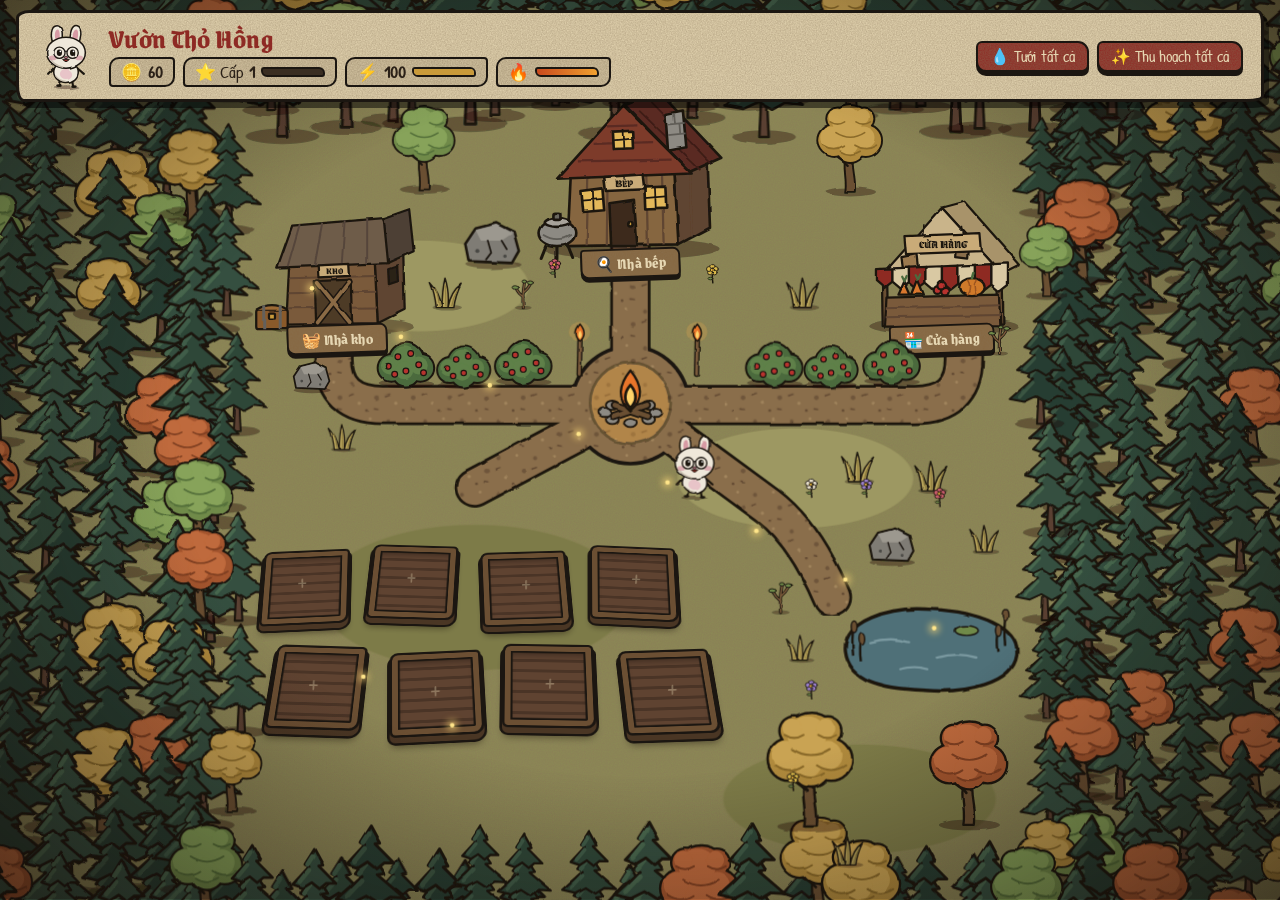
==== index.html @ f2279a30 "Add files via upload" ====
<!doctype html>
<html lang="vi">
<head>
  <meta charset="utf-8">
  <meta name="viewport" content="width=device-width, initial-scale=1">
  <title>Vườn Thỏ Hồng</title>
  <link rel="stylesheet" href="style.css">
</head>
<body>
  <header class="hud">
    <div class="avatar" id="avatar"></div>
    <div class="hud-info">
      <h1>Vườn Thỏ Hồng</h1>
      <div class="stats">
        <span class="stat">🪙 <b id="coins">0</b></span>
        <span class="stat">⭐ Cấp <b id="level">1</b>
          <span class="bar small"><span id="xpBar"></span></span></span>
        <span class="stat">⚡ <b id="energy">100</b>
          <span class="bar small energy"><span id="energyBar"></span></span></span>
        <span class="stat" id="fireStat">🔥 <span class="bar small fire"><span id="fireBar"></span></span></span>
      </div>
    </div>
    <div class="hud-actions">
      <button id="waterAll" class="btn sm">💧 Tưới tất cả</button>
      <button id="harvestAll" class="btn sm">✨ Thu hoạch tất cả</button>
    </div>
  </header>

  <div class="world-viewport">
    <div class="world" id="world">
      <div id="forest"></div>
      <div class="stage" id="stage">
      <svg class="paths" viewBox="0 0 960 960" aria-hidden="true">
        <path class="edge" d="M470 214 V390 M146 299 V340 Q146 390 200 390 H780 Q834 390 834 340 V299 M470 390 L300 480 M470 390 L620 500 Q660 530 690 600"/>
        <circle class="plaza-edge" cx="470" cy="390" r="66"/>
        <path class="dirt" d="M470 214 V390 M146 299 V340 Q146 390 200 390 H780 Q834 390 834 340 V299 M470 390 L300 480 M470 390 L620 500 Q660 530 690 600"/>
        <circle class="plaza" cx="470" cy="390" r="62"/>
      </svg>
      <div id="decor"></div>

      <button class="building small" id="b-storage" data-open="storage" style="left:60px; top:150px">
        <span class="bsvg"></span><span class="plate">🧺 Nhà kho</span></button>
      <button class="building" id="b-kitchen" data-open="kitchen" style="left:365px; top:40px">
        <span class="bsvg"></span><span class="plate">🍳 Nhà bếp</span><span class="notif"></span></button>
      <button class="building small" id="b-shop" data-open="shop" style="left:720px; top:150px">
        <span class="bsvg"></span><span class="plate">🏪 Cửa hàng</span></button>
      <button class="building fire" id="b-fire" data-open="fire" style="left:425px; top:338px">
        <span class="bsvg"></span><span class="notif"></span></button>

      <div class="field">
        <div class="garden-wrap" id="gardenWrap">
          <div class="garden" id="garden"></div>
        </div>
      </div>
      <div class="bunny" id="bunny"></div>
      </div>
    </div>
  </div>

  <div class="modal" id="panel" hidden>
    <div class="modal-box wide">
      <div class="panel-head">
        <h3 id="panelTitle"></h3>
        <button class="close" id="closePanel" aria-label="Đóng">✕</button>
      </div>

      <section class="view" id="view-kitchen">
        <div class="kitchen-top">
          <div class="chef" id="chef"></div>
          <div class="stoves" id="stoves"></div>
        </div>
        <h2>📖 Công thức</h2>
        <div class="cards" id="recipes"></div>
        <h2>🧪 Tự chế biến</h2>
        <p class="hint">Tự chọn 2–5 nguyên liệu và cách nấu. Món tự chế có thể bị hỏng mà không biết trước — thỏ ăn phải sẽ đau bụng và tốn tiền chữa bệnh!</p>
        <div class="custom" id="custom"></div>
      </section>

      <section class="view" id="view-storage">
        <h2>🥕 Nông sản</h2>
        <div class="cards" id="produceList"></div>
        <h2>🍽️ Món đã nấu</h2>
        <div class="cards" id="dishList"></div>
        <h2>🧪 Món tự chế</h2>
        <div class="cards" id="customList"></div>
      </section>

      <section class="view" id="view-fire">
        <p class="hint">Lửa cháy cạn dần theo thời gian. Lửa tắt thì kẻ trộm sẽ lẻn vào lấy mất cây trong ruộng!</p>
        <div class="fire-box">
          <div class="fire-meter"><span class="bar big fire"><span id="fireFuelBar"></span></span>
            <b id="fireFuelText"></b></div>
          <div class="actions" id="fireActions"></div>
        </div>
        <h2>🥕 Đốt nông sản giữ lửa</h2>
        <div class="cards" id="burnList"></div>
      </section>

      <section class="view" id="view-shop">
        <h2>🌰 Hạt giống</h2>
        <div class="cards" id="seedShop"></div>
        <h2>🛠️ Mở rộng</h2>
        <div class="cards" id="upgrades"></div>
        <p class="hint">Thời gian trồng theo số ngày thực tế · trong game 1 ngày = 1 giây.
          <button id="resetBtn" class="link">Chơi lại từ đầu</button></p>
      </section>
    </div>
  </div>

  <div class="modal" id="seedModal" hidden>
    <div class="modal-box">
      <h3>Chọn hạt giống để gieo</h3>
      <div class="cards" id="seedPick"></div>
      <button class="btn ghost" id="closeModal">Đóng</button>
    </div>
  </div>

  <div class="toasts" id="toasts"></div>

  <script src="data.js"></script>
  <script src="scene.js"></script>
  <script src="crops.js"></script>
  <script src="game.js"></script>
</body>
</html>
---- style.css ----
/* Phong cách Don't Starve: giấy da cũ, nét mực đen run tay, màu đất trầm, viền tối quanh màn hình */
@import url('https://fonts.googleapis.com/css2?family=Grenze+Gotisch:wght@600;800&family=Patrick+Hand&display=swap');

:root {
  --ink: #1b1611;
  --paper: #e6d7b3;
  --paper-2: #d6c294;
  --paper-3: #c4ab78;
  --wood: #6b4f33;
  --wood-2: #86663f;
  --red: #8e2a24;
  --red-2: #a8382f;
  --gold: #c99a3a;
  --green: #5e7a3a;
  --text: #2b2118;
  --muted: #6e5a40;
  --tilt: 26deg;
  --grain: url("data:image/svg+xml;utf8,<svg xmlns='http://www.w3.org/2000/svg' width='180' height='180'><filter id='n'><feTurbulence type='fractalNoise' baseFrequency='.8' numOctaves='3' stitchTiles='stitch'/><feColorMatrix values='0 0 0 0 .25  0 0 0 0 .18  0 0 0 0 .1  0 0 0 .5 0'/></filter><rect width='100%' height='100%' filter='url(%23n)'/></svg>");
  --rough: 14px 6px 16px 8px / 8px 14px 6px 16px;
}

* { box-sizing: border-box; }
body {
  margin: 0; min-height: 100vh; overflow: hidden;
  font-family: "Patrick Hand", "Segoe Print", "Comic Sans MS", cursive;
  font-size: 17px;
  color: var(--text);
  background: var(--grain), radial-gradient(ellipse at 50% 30%, #3b3129, #17120e 75%) fixed;
}
button { font: inherit; cursor: pointer; }
button:disabled { cursor: not-allowed; opacity: .45; filter: grayscale(.6); }
h1, h2, h3 { font-family: "Grenze Gotisch", Georgia, serif; font-weight: 800; letter-spacing: .3px; }
h2 { font-size: 1.35rem; margin: 22px 0 10px; color: var(--red); }
.hint { color: var(--muted); font-size: .95rem; }

/* ---------- Thanh trên cùng (giấy da) ---------- */
.hud {
  position: fixed; top: 10px; left: 16px; right: 16px; z-index: 50;
  display: flex; align-items: center; gap: 14px;
  padding: 10px 18px;
  background: var(--grain), var(--paper);
  border: 3px solid var(--ink); border-radius: var(--rough);
  box-shadow: 5px 6px 0 rgba(0,0,0,.5);
}
.avatar { width: 58px; height: 66px; flex: none; position: relative; }
.hud h1 { margin: 0 0 4px; font-size: 1.7rem; color: var(--red); line-height: 1; }
.stats { display: flex; flex-wrap: wrap; gap: 8px; font-size: 1.05rem; }
.stat {
  display: inline-flex; align-items: center; gap: 6px; padding: 2px 10px;
  background: rgba(60,40,20,.1); border: 2px solid var(--ink); border-radius: 10px 4px 10px 4px;
}
.bar {
  display: inline-block; height: 10px; overflow: hidden;
  background: #3a2e22; border: 2px solid var(--ink); border-radius: 3px 6px 3px 6px;
}
.bar.small { width: 64px; }
.bar > span { display: block; height: 100%; width: 0; background: var(--red-2); transition: width .3s; }
.bar.energy > span { background: var(--gold); }
.bar.fire > span { background: linear-gradient(90deg, #c94a1e, #f0a030); }
.bar.big { width: 100%; height: 18px; }
.stat.warn { background: rgba(184,51,46,.3); animation: alarm-s 1s ease-in-out infinite; }
@keyframes alarm-s { 50% { background: rgba(184,51,46,.6); } }
.fire-box {
  display: flex; flex-direction: column; gap: 10px; padding: 14px; margin-top: 10px;
  background: var(--grain), #4a4038; color: var(--paper);
  border: 3px solid var(--ink); border-radius: var(--rough);
}
.fire-meter { display: flex; flex-direction: column; gap: 6px; font-size: 1.05rem; }
.fire-box .actions { display: flex; gap: 10px; align-items: center; flex-wrap: wrap; }
.hud-actions { margin-left: auto; display: flex; gap: 8px; flex-wrap: wrap; justify-content: flex-end; }

/* ---------- Nút bấm ---------- */
.btn {
  color: var(--paper); font-size: 1.05rem;
  padding: 5px 16px;
  background: var(--grain), var(--red);
  border: 2.5px solid var(--ink); border-radius: 6px 11px 7px 10px;
  box-shadow: 0 4px 0 var(--ink);
  transition: transform .08s, box-shadow .08s, filter .15s;
}
.btn:hover:not(:disabled) { filter: brightness(1.12); }
.btn:active:not(:disabled) { transform: translateY(3px); box-shadow: 0 1px 0 var(--ink); }
.btn.ghost { color: var(--text); background: var(--grain), var(--paper-2); }
.btn.sm { padding: 3px 12px; font-size: .98rem; }
.link { border: none; background: none; color: var(--red); text-decoration: underline; padding: 0; }

/* ---------- Bản đồ ---------- */
/* bản đồ phủ kín màn hình; kích thước & tỉ lệ phóng do layoutWorld() trong game.js đặt */
.world-viewport { position: fixed; inset: 0; overflow: hidden; z-index: 0; }
.world {
  position: absolute; left: 0; top: 0; width: 960px; height: 960px;
  transform-origin: 0 0; overflow: hidden; isolation: isolate;
  background: var(--grain), #8b8954;
}
#forest { position: absolute; inset: 0; z-index: 1; pointer-events: none; }
.stage {
  position: absolute; width: 960px; height: 960px; z-index: 2;
  /* các mảng cỏ đậm nhạt */
  background:
    radial-gradient(ellipse 170px 80px at 300px 600px, #7d7b48 98%, transparent 100%),
    radial-gradient(ellipse 150px 60px at 720px 820px, #7d7b48 98%, transparent 100%),
    radial-gradient(ellipse 130px 55px at 650px 470px, #9d9862 98%, transparent 100%),
    radial-gradient(ellipse 120px 50px at 240px 260px, #9d9862 98%, transparent 100%);
}
/* viền tối quanh mép như ánh sáng chạng vạng */
.world::after {
  content: ''; position: absolute; inset: 0; z-index: 95; pointer-events: none;
  background: radial-gradient(ellipse at 50% 48%, transparent 52%, rgba(20,12,6,.6) 100%);
}
.paths { position: absolute; left: 0; top: 0; width: 960px; height: 960px; z-index: 3; pointer-events: none; overflow: visible; }
.paths path { fill: none; stroke-linecap: round; stroke-linejoin: round; filter: url(#sketch); }
.paths .edge { stroke: var(--ink); stroke-width: 44; }
.paths .dirt { stroke: url(#gDirt); stroke-width: 38; }
.paths .plaza-edge { fill: var(--ink); }
.paths .plaza { fill: url(#gDirt); }

.decor { position: absolute; pointer-events: none; }
.decor svg { width: 100%; height: auto; display: block; overflow: visible; filter: url(#sketch); }

.building {
  position: absolute; width: 210px; height: 191px; padding: 0; border: none; background: none;
  z-index: 10; cursor: pointer; transition: transform .2s, filter .2s;
}
.building.small { width: 180px; height: 164px; }
.building:hover { transform: translateY(-5px) rotate(-1deg); filter: brightness(1.12); }
.building:active { transform: translateY(-1px); }
.building .bsvg, .building svg { display: block; width: 100%; height: 100%; overflow: visible; }
.building svg { filter: url(#sketch); }
/* nét mực đậm cho các khối của ngôi nhà */
.bsvg svg :is(polygon, rect, circle, ellipse, path):not([stroke]):not(.sh):not(.smoke *) {
  stroke: var(--ink); stroke-width: 3; stroke-linejoin: round;
}
.plate {
  position: absolute; left: 50%; bottom: -20px; translate: -50% 0; rotate: -2deg; white-space: nowrap;
  padding: 2px 14px; font-family: "Grenze Gotisch", serif; font-weight: 800; font-size: 1.05rem; color: var(--paper);
  background: var(--grain), var(--wood-2);
  border: 2.5px solid var(--ink); border-radius: 4px 8px 5px 9px;
  box-shadow: 0 4px 0 var(--ink);
}
.notif {
  display: none; position: absolute; top: 0; right: 22px; width: 40px; height: 40px;
  place-items: center; font-size: 1.15rem;
  background: var(--grain), var(--paper); border: 3px solid var(--ink); border-radius: 50% 45% 50% 42%;
  box-shadow: 0 4px 0 var(--ink);
}
.notif::before { content: '🍲'; }
#b-fire .notif { top: -18px; right: -14px; width: 34px; height: 34px; font-size: 1rem; }
#b-fire .notif::before { content: '🪵'; }

/* lửa trại: kích thước ngọn lửa theo lượng củi (--f từ 0 đến 1) */
.building.fire { width: 90px; height: 80px; --f: 1; }
.flamewrap { transform-box: fill-box; transform-origin: 50% 100%; scale: calc(.35 + .65 * var(--f)); transition: scale .6s; }
.building.fire .fireglow { opacity: calc(.08 + .25 * var(--f)); animation: none; }
.building.fire .ash { display: none; }
.building.fire.out .flamewrap, .building.fire.out .fireglow { display: none; }
.building.fire.out .ash { display: inline; }
.building.notify .notif { display: grid; animation: bounce .8s ease-in-out infinite; }
.smoke circle { fill: #6b6660; opacity: 0; animation: smoke 3.4s linear infinite; transform-box: fill-box; transform-origin: center; }
.smoke circle:nth-child(2) { animation-delay: 1.1s; }
.smoke circle:nth-child(3) { animation-delay: 2.2s; }
@keyframes smoke { 0% { opacity: 0; translate: 0 0; scale: .5; } 20% { opacity: .75; } 100% { opacity: 0; translate: 12px -36px; scale: 1.8; } }

.flame { transform-box: fill-box; transform-origin: 50% 100%; animation: flicker .35s ease-in-out infinite alternate; }
@keyframes flicker { from { scale: 1 1; rotate: -3deg; } to { scale: .92 1.08; rotate: 3deg; } }
.fireglow { opacity: .22; animation: glowp 1.6s ease-in-out infinite; }
@keyframes glowp { 50% { opacity: .34; } }
.leaf {
  position: absolute; top: -20px; width: 11px; height: 8px; z-index: 90; pointer-events: none;
  background: #b08a3c; border: 1.5px solid var(--ink); border-radius: 80% 0 80% 0;
  animation: fall 12s linear infinite;
}
@keyframes fall {
  0% { translate: 0 0; rotate: 0deg; opacity: 0; }
  10% { opacity: 1; }
  50% { translate: 70px 440px; rotate: 220deg; }
  100% { translate: -20px 900px; rotate: 440deg; opacity: 0; }
}
.firefly {
  position: absolute; width: 5px; height: 5px; border-radius: 50%; z-index: 92; pointer-events: none;
  background: #ffe58a; box-shadow: 0 0 8px 3px rgba(255,220,120,.7);
  animation: firefly 6s ease-in-out infinite;
}
@keyframes firefly {
  0%, 100% { translate: 0 0; opacity: .2; }
  25% { translate: 18px -14px; opacity: 1; }
  50% { translate: 30px 6px; opacity: .3; }
  75% { translate: 8px 16px; opacity: .9; }
}

/* ---------- Luống trồng (khung gỗ, đất đen) ---------- */
.field { position: absolute; left: 14px; top: 470px; width: 600px; z-index: 30; }
/* các ô đất nằm rải rác trên bãi cỏ, không có khung chung */
.garden-wrap { position: relative; perspective: 900px; }
.garden {
  position: relative; height: 430px;
  transform: rotateX(var(--tilt)); transform-origin: 50% 100%; transform-style: preserve-3d;
}
/* mỗi ô = 1 mảnh đất riêng có khung gỗ; vị trí & độ xoay do PLOT_POS trong game.js đặt */
.plot {
  --frame: inset 0 0 0 7px var(--wood), inset 0 0 0 9.5px var(--ink), inset 0 10px 12px rgba(0,0,0,.45);
  position: absolute; width: 112px; aspect-ratio: 1;
  border: 3px solid var(--ink); border-radius: 10px 6px 12px 7px;
  background: repeating-linear-gradient(0deg, #4a3426 0 4px, transparent 4px 14px), #5f4331;
  box-shadow: var(--frame), 0 7px 0 #4a3624, 0 7px 0 3px var(--ink), 0 14px 10px -2px rgba(20,12,6,.45);
  display: flex; align-items: center; justify-content: center;
  user-select: none; cursor: pointer;
  transform-style: preserve-3d; transition: transform .15s, box-shadow .15s;
}
.plot:hover { transform: translateY(-4px); box-shadow: var(--frame), 0 11px 0 #4a3624, 0 11px 0 3px var(--ink), 0 18px 12px -2px rgba(20,12,6,.45); }
.plot:active { transform: translateY(2px); }
.plot.wet { background: repeating-linear-gradient(0deg, #2c1f16 0 4px, transparent 4px 14px), #3b2a1e; }
.plot .plant {
  width: 92%; height: 92%; display: grid; place-items: center;
  transform: rotateX(calc(var(--tilt) * -1)) translateY(-22%); transform-origin: 50% 100%;
}
.plot .plant svg { width: 100%; height: 100%; overflow: visible; filter: url(#sketch); }
/* hiệu ứng mỗi lần cây lên giai đoạn mới */
.plot .plant.grow svg { animation: grow .55s cubic-bezier(.3,1.6,.5,1); transform-origin: 50% 90%; }
@keyframes grow { 0% { scale: .4 .2; } 60% { scale: 1.1 1.15; } 100% { scale: 1 1; } }
.plot.ripe .plant svg { animation: sway 1.6s ease-in-out infinite; transform-origin: 50% 90%; }
@keyframes sway { 0%,100% { rotate: -3deg; } 50% { rotate: 3deg; } }
.cico { display: inline-block; width: 1.5em; height: 1.5em; vertical-align: middle; }
.cico svg { width: 100%; height: 100%; overflow: visible; }
.card .title .ico .cico { width: 40px; height: 40px; }
.plot.ripe::after {
  content: ''; position: absolute; inset: -5px; border-radius: 12px; pointer-events: none;
  border: 3px dashed var(--gold);
}
.plot .badge {
  position: absolute; top: 3px; right: 5px; font-size: .9rem;
  transform: rotateX(calc(var(--tilt) * -1)); transform-origin: 50% 100%;
}
.plot .pbar {
  position: absolute; left: 14%; right: 14%; bottom: 12px; height: 7px;
  background: #1f1610; border: 1.5px solid var(--ink); border-radius: 3px; overflow: hidden;
}
.plot .pbar span { display: block; height: 100%; background: #8fae4a; }
/* sâu bám trên cây */
.plot .bug {
  display: none; position: absolute; left: 30%; top: 18%; width: 48%; z-index: 3; pointer-events: none;
  transform: rotateX(calc(var(--tilt) * -1)); transform-origin: 50% 100%;
}
.plot .bug svg { width: 100%; height: auto; overflow: visible; filter: url(#sketch); animation: crawl 1.4s ease-in-out infinite alternate; }
@keyframes crawl { from { translate: -14% 0; scale: 1 1; } 50% { scale: 1.12 .9; } to { translate: 14% -6%; scale: 1 1; } }
.plot.has-bug .bug { display: block; }
.plot.has-bug { border-color: #b8332e; animation: alarm 1s ease-in-out infinite; }
@keyframes alarm { 50% { box-shadow: var(--frame), 0 7px 0 #4a3624, 0 7px 0 3px var(--ink), 0 0 0 6px rgba(184,51,46,.7); } }
.plot.has-bug .plant svg { filter: url(#sketch) saturate(.6) brightness(.85); }
/* bị trộm: ô đất lóe tối */
.plot.stolen { animation: stolen 1.2s ease-out; }
@keyframes stolen { 0% { filter: brightness(.3); } 100% { filter: none; } }

.plot .plant.empty { color: rgba(230,215,179,.35); font-size: 1.6rem; transform: rotateX(calc(var(--tilt) * -1)); }
@keyframes bounce { 0%,100% { translate: 0 0; } 50% { translate: 0 -5px; } }

/* ---------- Thỏ ---------- */
.bunny {
  position: absolute; width: 62px; height: 74px; left: 540px; top: 420px;
  transform: translate(-50%, 0);
  transition: left .45s ease, top .45s ease;
  pointer-events: none; z-index: 80;
}
.bunny.flip svg { transform: scaleX(-1); }
.bunny.hop svg { animation: hop .45s ease; }
@keyframes hop { 0%,100% { translate: 0 0; } 50% { translate: 0 -24px; } }
.bunny svg, .avatar svg, .chef svg { width: 100%; height: 100%; overflow: visible; filter: url(#sketch); }
.bunny svg { animation: breathe 2.4s ease-in-out infinite; }
@keyframes breathe { 50% { scale: 1.03 .97; } }
.blink { transform-box: fill-box; transform-origin: center; animation: blink 4s infinite; }
@keyframes blink { 0%, 92%, 100% { transform: scaleY(1); } 95% { transform: scaleY(.1); } }
.sick svg { filter: url(#sketch) hue-rotate(70deg) saturate(.7); }
.sick::after { content: '🤢'; position: absolute; top: -6px; right: -10px; font-size: 1.4rem; }

/* ---------- Cửa sổ (giấy da) ---------- */
.modal {
  position: fixed; inset: 0; z-index: 100; padding: 16px;
  display: flex; align-items: center; justify-content: center;
  background: rgba(15,10,6,.7);
}
.modal[hidden] { display: none; }
.modal-box {
  width: min(560px, 100%); max-height: 85vh; overflow: auto; padding: 18px;
  background: var(--grain), var(--paper);
  border: 4px solid var(--ink); border-radius: var(--rough);
  box-shadow: 8px 10px 0 rgba(0,0,0,.6);
  animation: pop .25s ease;
}
@keyframes pop { from { scale: .92; rotate: -2deg; opacity: 0; } }
.modal-box h3 { margin-top: 0; font-size: 1.5rem; color: var(--red); }
.modal-box .btn.ghost { margin-top: 14px; }
.modal-box.wide { width: min(900px, 100%); max-height: 88vh; padding: 0 20px 20px; }
.panel-head {
  position: sticky; top: 0; z-index: 2; display: flex; align-items: center; justify-content: space-between;
  margin: 0 -20px; padding: 12px 20px;
  background: var(--grain), var(--paper-2);
  border-bottom: 3px solid var(--ink);
}
.panel-head h3 { margin: 0; font-size: 1.6rem; }
.close {
  width: 38px; height: 38px; color: var(--paper); font-size: 1.1rem;
  background: var(--grain), var(--red);
  border: 2.5px solid var(--ink); border-radius: 50% 44% 52% 46%;
  box-shadow: 0 3px 0 var(--ink);
}
.close:active { transform: translateY(2px); box-shadow: 0 1px 0 var(--ink); }
#seedModal { z-index: 110; }
.view { display: none; }
.view.active { display: block; animation: rise .3s ease; }
@keyframes rise { from { opacity: 0; translate: 0 8px; } }

/* ---------- Bếp ---------- */
.kitchen-top {
  display: flex; gap: 18px; align-items: flex-end; flex-wrap: wrap; margin-top: 14px; padding: 16px;
  background: var(--grain), #4a4038;
  border: 3px solid var(--ink); border-radius: var(--rough);
  box-shadow: inset 0 0 30px rgba(0,0,0,.5);
}
.chef { width: 96px; height: 116px; flex: none; position: relative; }
.stoves { display: flex; gap: 14px; flex-wrap: wrap; flex: 1; }
.stove {
  position: relative; width: 140px; padding: 12px 10px; text-align: center; font-size: .95rem;
  color: var(--paper);
  background: var(--grain), #6b675f;
  border: 3px solid var(--ink); border-radius: 40% 40% 14px 16px / 30% 30% 14px 16px;
  box-shadow: 0 5px 0 var(--ink);
}
.stove .pot { font-size: 2rem; height: 48px; filter: sepia(.3) drop-shadow(0 3px 0 rgba(0,0,0,.6)); }
.stove.busy { box-shadow: 0 5px 0 var(--ink), 0 0 22px rgba(255,150,60,.55); }
.stove.busy .pot { animation: bounce .7s infinite; }
.stove.done { cursor: pointer; background: var(--grain), var(--green); animation: glow 1.4s ease-in-out infinite; }
@keyframes glow { 50% { filter: brightness(1.15); } }
.stove .bar { width: 100%; margin-top: 6px; }
.stove small { display: block; font-size: .8rem; margin-top: 4px; opacity: .85; }

/* ---------- Tự chế biến ---------- */
.custom {
  padding: 14px;
  background: var(--grain), var(--paper-2);
  border: 2.5px solid var(--ink); border-radius: var(--rough);
}
.pot-row {
  display: flex; align-items: center; gap: 14px; flex-wrap: wrap; padding: 10px;
  background: rgba(60,40,20,.15); border: 2px dashed var(--ink); border-radius: 10px;
}
.big-pot { font-size: 2.6rem; filter: sepia(.3) drop-shadow(0 3px 0 rgba(0,0,0,.5)); }
.pot-items { display: flex; flex-wrap: wrap; gap: 6px; flex: 1; min-height: 34px; align-items: center; }
.chip {
  color: var(--text); font-size: .95rem; padding: 2px 12px;
  background: var(--grain), var(--paper);
  border: 2px solid var(--ink); border-radius: 12px 5px 12px 5px;
  box-shadow: 0 3px 0 var(--ink);
  transition: transform .08s, box-shadow .08s;
}
.chip:active:not(:disabled) { transform: translateY(2px); box-shadow: 0 1px 0 var(--ink); }
.chip.on { color: var(--paper); background: var(--grain), var(--red); }
.chip.in-pot { background: var(--grain), var(--paper-3); }
.custom .row { display: flex; flex-wrap: wrap; gap: 8px; margin-top: 12px; align-items: center; }
.custom .label { font-size: .95rem; color: var(--muted); width: 100%; }
.risk { font-weight: 700; color: var(--red); font-size: 1.1rem; }

/* ---------- Thẻ ---------- */
.cards { display: grid; grid-template-columns: repeat(auto-fill, minmax(200px, 1fr)); gap: 14px; }
.card {
  display: flex; flex-direction: column; gap: 6px; padding: 12px;
  background: var(--grain), var(--paper);
  border: 2.5px solid var(--ink); border-radius: var(--rough);
  box-shadow: 4px 5px 0 rgba(0,0,0,.35);
  transition: transform .2s;
}
.card:nth-child(odd) { rotate: -.4deg; }
.card:nth-child(even) { rotate: .4deg; }
.card:hover { transform: translateY(-3px); }
.card.locked { opacity: .5; filter: grayscale(.6); }
.card .title { display: flex; align-items: center; gap: 10px; font-size: 1.08rem; line-height: 1.15; }
.card .title .ico {
  flex: none; width: 46px; height: 46px; display: grid; place-items: center; font-size: 1.6rem;
  background: var(--grain), var(--paper-2);
  border: 2px solid var(--ink); border-radius: 50% 44% 52% 46%;
  filter: sepia(.2);
}
.card .meta { font-size: .9rem; color: var(--muted); line-height: 1.35; }
.card .actions { display: flex; gap: 8px; flex-wrap: wrap; margin-top: auto; padding-top: 4px; }
.ingr { display: flex; flex-wrap: wrap; gap: 5px; }
.ingr span { padding: 0 7px; font-size: .9rem; background: var(--paper-2); border: 1.5px solid var(--ink); border-radius: 6px 3px 6px 3px; }
.ingr span.miss { background: #cfa79c; color: var(--red); }
.empty-note { color: var(--muted); font-style: italic; }

/* ---------- Thông báo ---------- */
.toasts {
  position: fixed; bottom: 18px; left: 50%; transform: translateX(-50%); z-index: 120;
  display: flex; flex-direction: column; gap: 6px; align-items: center; width: max-content; max-width: calc(100% - 32px);
}
.toast {
  color: var(--paper); padding: 6px 16px; font-size: 1.02rem;
  background: var(--grain), #2b2118;
  border: 2.5px solid var(--paper-3); border-radius: var(--rough);
  box-shadow: 4px 5px 0 rgba(0,0,0,.5);
  animation: toast 2.6s forwards;
}
@keyframes toast { 0% { opacity: 0; translate: 0 10px; } 10%,80% { opacity: 1; translate: 0 0; } 100% { opacity: 0; } }

@media (max-width: 600px) {
  .hud { left: 8px; right: 8px; flex-wrap: wrap; }
  .hud-actions { width: 100%; justify-content: flex-start; }
  .modal-box.wide { padding: 0 14px 14px; }
  .panel-head { margin: 0 -14px; padding: 12px 14px; }
}
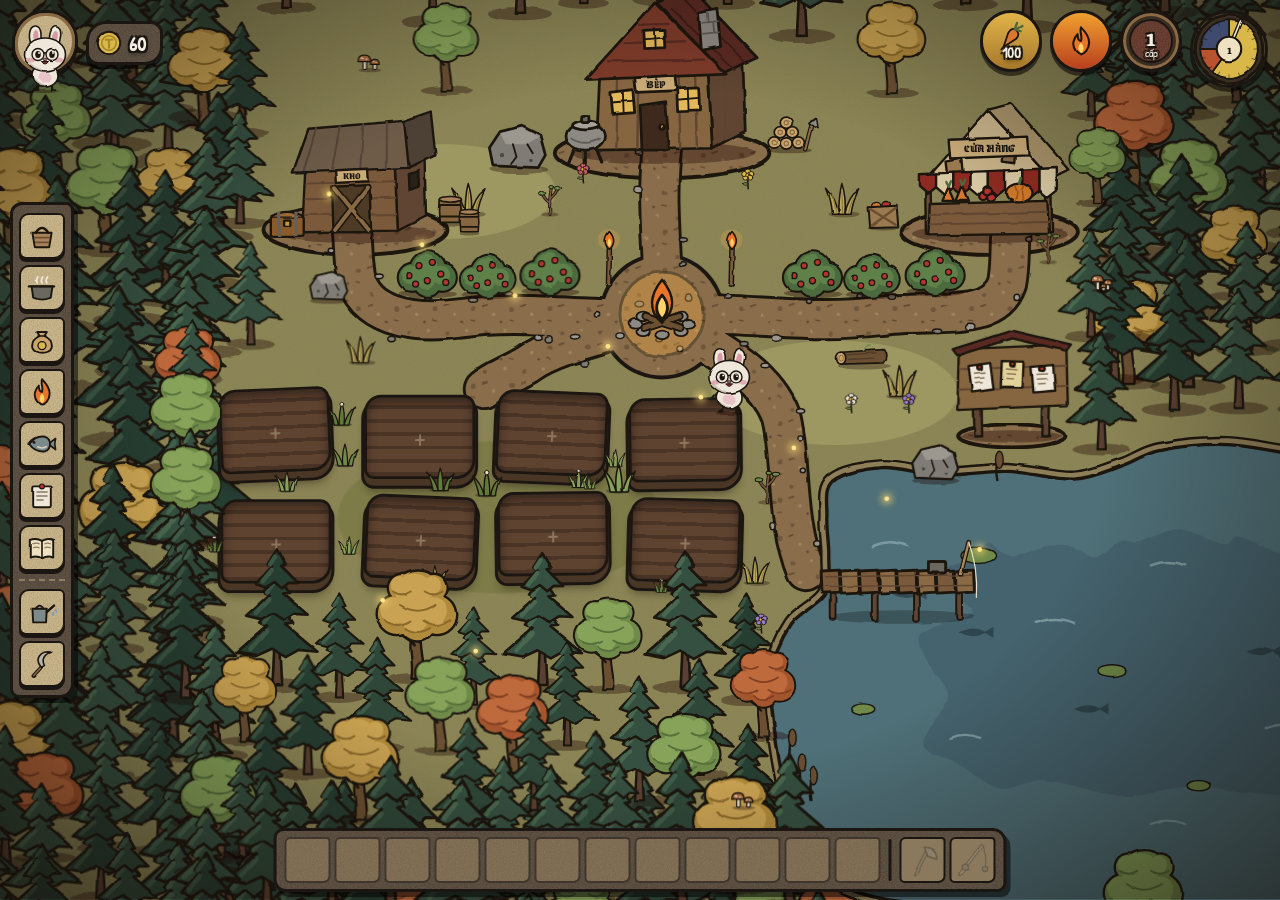
==== commit e86c1928: "Add files via upload" ====
--- a/index.html
+++ b/index.html
@@ -7,53 +7,91 @@
   <link rel="stylesheet" href="style.css">
 </head>
 <body>
-  <header class="hud">
-    <div class="avatar" id="avatar"></div>
-    <div class="hud-info">
-      <h1>Vườn Thỏ Hồng</h1>
-      <div class="stats">
-        <span class="stat">🪙 <b id="coins">0</b></span>
-        <span class="stat">⭐ Cấp <b id="level">1</b>
-          <span class="bar small"><span id="xpBar"></span></span></span>
-        <span class="stat">⚡ <b id="energy">100</b>
-          <span class="bar small energy"><span id="energyBar"></span></span></span>
-        <span class="stat" id="fireStat">🔥 <span class="bar small fire"><span id="fireBar"></span></span></span>
-      </div>
-    </div>
-    <div class="hud-actions">
-      <button id="waterAll" class="btn sm">💧 Tưới tất cả</button>
-      <button id="harvestAll" class="btn sm">✨ Thu hoạch tất cả</button>
-    </div>
-  </header>
+  <!-- Giao diện kiểu Don't Starve: chân dung & tiền góc trái, đồng hồ tròn góc phải,
+       cột công cụ dọc bên trái, túi đồ ở đáy -->
+  <div class="hud-tl">
+    <div class="portrait" id="avatar"></div>
+    <div class="coins" title="Tiền"><span class="coin-ico" data-icon="coin"></span><b id="coins">0</b></div>
+  </div>
+  <div class="hud-tr">
+    <div class="meter ill" id="illStat" title="Thỏ đang bệnh — bấm để vào Bếp nấu thuốc" hidden>
+      <span class="ico" data-icon="poison"></span><b id="illText"></b></div>
+    <div class="meter energy" title="Năng lượng"><span class="fill" id="energyBar"></span>
+      <span class="ico" data-icon="energy"></span><b id="energy">100</b></div>
+    <div class="meter fire" id="fireStat" title="Lửa trại"><span class="fill" id="fireBar"></span>
+      <span class="ico" data-icon="fire"></span></div>
+    <div class="meter level" title="Cấp & kinh nghiệm"><span class="disc" id="xpBar"></span>
+      <b id="level">1</b><small>cấp</small></div>
+    <div class="meter clock" id="clock"></div>
+  </div>
+  <nav class="tabs">
+    <button class="tab" data-go="storage" aria-label="Nhà kho"><span data-icon="storage"></span></button>
+    <button class="tab" data-go="kitchen" aria-label="Nhà bếp"><span data-icon="kitchen"></span></button>
+    <button class="tab" data-go="shop" aria-label="Cửa hàng"><span data-icon="shop"></span></button>
+    <button class="tab" data-go="fire" aria-label="Lửa trại"><span data-icon="fire"></span></button>
+    <button class="tab" data-go="pond" aria-label="Câu cá"><span data-icon="pond"></span></button>
+    <button class="tab" data-go="orders" aria-label="Bảng đơn hàng"><span data-icon="orders"></span></button>
+    <button class="tab" id="bookBtn" aria-label="Sổ những lần ra đi"><span data-icon="book"></span></button>
+    <hr>
+    <button class="tab" id="waterAll" aria-label="Tưới tất cả"><span data-icon="water"></span></button>
+    <button class="tab" id="harvestAll" aria-label="Thu hoạch tất cả"><span data-icon="harvest"></span></button>
+    <button class="tab" id="fertAll" aria-label="Bón phân cho các cây đang lớn" hidden>
+      <span data-icon="fert"></span><b class="tab-n" id="fertN">0</b></button>
+    <button class="tab" id="placeLand" aria-label="Đặt đất đã mua" hidden><span data-icon="land"></span></button>
+  </nav>
+  <div class="inv" id="inv"></div>
+  <div id="speech"></div>
 
   <div class="world-viewport">
     <div class="world" id="world">
       <div id="forest"></div>
       <div class="stage" id="stage">
       <svg class="paths" viewBox="0 0 960 960" aria-hidden="true">
-        <path class="edge" d="M470 214 V390 M146 299 V340 Q146 390 200 390 H780 Q834 390 834 340 V299 M470 390 L300 480 M470 390 L620 500 Q660 530 690 600"/>
+        <!-- sân đất dưới chân các nhà -->
+        <ellipse class="pad" cx="150" cy="300" rx="96" ry="26"/>
+        <ellipse class="pad" cx="470" cy="220" rx="112" ry="26"/>
+        <ellipse class="pad" cx="812" cy="302" rx="92" ry="24"/>
+        <ellipse class="pad" cx="835" cy="515" rx="56" ry="12"/>
+        <!-- đường mòn uốn lượn: bếp, kho, cửa hàng, cầu câu, ruộng -->
+        <path class="edge" d="M470 390 C474 340 462 280 470 214
+          M470 390 C400 398 330 382 262 392 C206 400 156 388 150 346 C147 326 148 312 146 299
+          M470 390 C540 382 616 400 696 390 C752 382 816 398 830 356 C834 336 832 318 834 299
+          M470 390 C516 420 576 446 594 494 C606 540 598 600 620 656
+          M470 390 C420 408 360 418 330 440 C310 452 296 456 284 466"/>
         <circle class="plaza-edge" cx="470" cy="390" r="66"/>
-        <path class="dirt" d="M470 214 V390 M146 299 V340 Q146 390 200 390 H780 Q834 390 834 340 V299 M470 390 L300 480 M470 390 L620 500 Q660 530 690 600"/>
+        <path class="dirt" d="M470 390 C474 340 462 280 470 214
+          M470 390 C400 398 330 382 262 392 C206 400 156 388 150 346 C147 326 148 312 146 299
+          M470 390 C540 382 616 400 696 390 C752 382 816 398 830 356 C834 336 832 318 834 299
+          M470 390 C516 420 576 446 594 494 C606 540 598 600 620 656
+          M470 390 C420 408 360 418 330 440 C310 452 296 456 284 466"/>
         <circle class="plaza" cx="470" cy="390" r="62"/>
       </svg>
       <div id="decor"></div>
-
-      <button class="building small" id="b-storage" data-open="storage" style="left:60px; top:150px">
-        <span class="bsvg"></span><span class="plate">🧺 Nhà kho</span></button>
-      <button class="building" id="b-kitchen" data-open="kitchen" style="left:365px; top:40px">
-        <span class="bsvg"></span><span class="plate">🍳 Nhà bếp</span><span class="notif"></span></button>
-      <button class="building small" id="b-shop" data-open="shop" style="left:720px; top:150px">
-        <span class="bsvg"></span><span class="plate">🏪 Cửa hàng</span></button>
-      <button class="building fire" id="b-fire" data-open="fire" style="left:425px; top:338px">
+      <div id="wild"></div>
+
+      <button class="building small" id="b-storage" data-open="storage" title="Nhà kho" style="left:60px; top:150px">
+        <span class="bsvg"></span></button>
+      <button class="building" id="b-kitchen" data-open="kitchen" title="Nhà bếp" style="left:365px; top:40px">
+        <span class="bsvg"></span><span class="notif"></span></button>
+      <button class="building small" id="b-shop" data-open="shop" title="Cửa hàng" style="left:720px; top:150px">
+        <span class="bsvg"></span></button>
+      <button class="building fire" id="b-fire" data-open="fire" title="Lửa trại" style="left:425px; top:338px">
+        <span class="bsvg"></span><span class="notif"></span></button>
+      <button class="building dock" id="b-pond" data-open="pond" title="Cầu câu cá" style="left:630px; top:622px">
+        <span class="bsvg"></span><span class="bobber"></span></button>
+      <button class="building board" id="b-orders" data-open="orders" title="Bảng đơn hàng" style="left:770px; top:400px">
         <span class="bsvg"></span><span class="notif"></span></button>
 
       <div class="field">
         <div class="garden-wrap" id="gardenWrap">
           <div class="garden" id="garden"></div>
         </div>
+        <div id="weeds"></div>
+        <div id="placer"></div>
       </div>
       <div class="bunny" id="bunny"></div>
       </div>
+      <div class="night" id="night"></div>
     </div>
   </div>
 
@@ -69,16 +107,23 @@
           <div class="chef" id="chef"></div>
           <div class="stoves" id="stoves"></div>
         </div>
+        <h2>💊 Nấu thuốc</h2>
+        <p class="hint">Bị rắn cắn, côn trùng đốt, đau bụng hay ăn phải nấm độc thì phải tự nấu thuốc đúng công thức — sai nguyên liệu hoặc sai cách làm, bệnh sẽ nặng thêm. Bệnh để lâu không chữa, thỏ sẽ chết!</p>
+        <div class="ill-status" id="illStatus"></div>
+        <div class="cards" id="medBook"></div>
+        <div class="custom med" id="medicine"></div>
         <h2>📖 Công thức</h2>
         <div class="cards" id="recipes"></div>
         <h2>🧪 Tự chế biến</h2>
-        <p class="hint">Tự chọn 2–5 nguyên liệu và cách nấu. Món tự chế có thể bị hỏng mà không biết trước — thỏ ăn phải sẽ đau bụng và tốn tiền chữa bệnh!</p>
+        <p class="hint">Tự chọn 2–5 nguyên liệu bất kỳ (rau, cá, tôm, cả sâu bọ!) và cách nấu. Bỏ côn trùng vào nồi thì món dễ hỏng hơn. Món tự chế có thể bị hỏng mà không biết trước — thỏ ăn phải sẽ đau bụng, phải tự nấu thuốc chữa!</p>
         <div class="custom" id="custom"></div>
       </section>
 
       <section class="view" id="view-storage">
-        <h2>🥕 Nông sản</h2>
+        <h2>🥕 Nông sản, cá, nấm & côn trùng</h2>
         <div class="cards" id="produceList"></div>
+        <h2>🦴 Ủ phân bón</h2>
+        <div class="cards" id="fertBox"></div>
         <h2>🍽️ Món đã nấu</h2>
         <div class="cards" id="dishList"></div>
         <h2>🧪 Món tự chế</h2>
@@ -86,7 +131,8 @@
       </section>
 
       <section class="view" id="view-fire">
-        <p class="hint">Lửa cháy cạn dần theo thời gian. Lửa tắt thì kẻ trộm sẽ lẻn vào lấy mất cây trong ruộng!</p>
+        <p class="hint">Ban ngày lửa được ủ, không hao củi. Từ chạng vạng tới sáng lửa cháy cạn dần —
+          đêm mà lửa tắt thì kẻ trộm sẽ lẻn vào lấy mất cây trong ruộng!</p>
         <div class="fire-box">
           <div class="fire-meter"><span class="bar big fire"><span id="fireFuelBar"></span></span>
             <b id="fireFuelText"></b></div>
@@ -94,6 +140,25 @@
         </div>
         <h2>🥕 Đốt nông sản giữ lửa</h2>
         <div class="cards" id="burnList"></div>
+      </section>
+
+      <section class="view" id="view-pond">
+        <p class="hint">Mắc mồi là sâu, châu chấu, bọ cánh cứng bắt được trên ruộng rồi thả câu. Mỗi loại mồi dụ loại cá khác nhau.
+          Cá to giật mạnh có thể làm gãy cần câu!</p>
+        <div class="fire-box">
+          <div id="fishStatus"></div>
+          <div class="actions" id="fishActions"></div>
+        </div>
+        <h2>🪱 Mồi câu</h2>
+        <div class="cards" id="baitList"></div>
+        <h2>🐟 Cá trong ao</h2>
+        <div class="cards" id="fishInfo"></div>
+      </section>
+
+      <section class="view" id="view-orders">
+        <p class="hint">Các bạn trong rừng ghé đặt hàng. Giao đủ hàng sẽ được trả nhiều tiền hơn bán ở Kho!
+          · Đã giao: <b id="ordersDone">0</b> đơn</p>
+        <div class="cards" id="orderList"></div>
       </section>
 
       <section class="view" id="view-shop">
@@ -101,7 +166,7 @@
         <div class="cards" id="seedShop"></div>
         <h2>🛠️ Mở rộng</h2>
         <div class="cards" id="upgrades"></div>
-        <p class="hint">Thời gian trồng theo số ngày thực tế · trong game 1 ngày = 1 giây.
+        <p class="hint">Thời gian trồng theo số ngày thực tế · trong game 1 ngày = 1,5 giây.
           <button id="resetBtn" class="link">Chơi lại từ đầu</button></p>
       </section>
     </div>
@@ -112,6 +177,30 @@
       <h3>Chọn hạt giống để gieo</h3>
       <div class="cards" id="seedPick"></div>
       <button class="btn ghost" id="closeModal">Đóng</button>
+    </div>
+  </div>
+
+  <div class="modal" id="deathModal" hidden>
+    <div class="modal-box death">
+      <h3>💀 Thỏ đã chết…</h3>
+      <p id="deathReason"></p>
+      <p class="hint">Vườn tược bỏ hoang hết rồi. Lần ra đi này đã được ghi vào 📖 Sổ.
+        Hãy bắt đầu lại và nhớ nấu thuốc chữa bệnh kịp thời nhé.</p>
+      <button class="btn ghost" id="deathBook">📖 Xem sổ</button>
+      <button class="btn" id="reviveBtn">🌱 Chơi lại từ đầu</button>
+    </div>
+  </div>
+
+  <div class="modal" id="bookModal" hidden>
+    <div class="book">
+      <button class="close" id="closeBook" aria-label="Đóng sổ">✕</button>
+      <div class="book-page left" id="bookLeft"></div>
+      <div class="book-page right" id="bookRight"></div>
+      <div class="book-nav">
+        <button class="btn sm ghost" id="bookPrev">◀ Trang trước</button>
+        <span id="bookNo"></span>
+        <button class="btn sm ghost" id="bookNext">Trang sau ▶</button>
+      </div>
     </div>
   </div>
 
--- a/style.css
+++ b/style.css
@@ -14,7 +14,7 @@
   --green: #5e7a3a;
   --text: #2b2118;
   --muted: #6e5a40;
-  --tilt: 26deg;
+  --tilt: 0deg;
   --grain: url("data:image/svg+xml;utf8,<svg xmlns='http://www.w3.org/2000/svg' width='180' height='180'><filter id='n'><feTurbulence type='fractalNoise' baseFrequency='.8' numOctaves='3' stitchTiles='stitch'/><feColorMatrix values='0 0 0 0 .25  0 0 0 0 .18  0 0 0 0 .1  0 0 0 .5 0'/></filter><rect width='100%' height='100%' filter='url(%23n)'/></svg>");
   --rough: 14px 6px 16px 8px / 8px 14px 6px 16px;
 }
@@ -33,33 +33,122 @@
 h2 { font-size: 1.35rem; margin: 22px 0 10px; color: var(--red); }
 .hint { color: var(--muted); font-size: .95rem; }
 
-/* ---------- Thanh trên cùng (giấy da) ---------- */
-.hud {
-  position: fixed; top: 10px; left: 16px; right: 16px; z-index: 50;
-  display: flex; align-items: center; gap: 14px;
-  padding: 10px 18px;
-  background: var(--grain), var(--paper);
-  border: 3px solid var(--ink); border-radius: var(--rough);
-  box-shadow: 5px 6px 0 rgba(0,0,0,.5);
-}
-.avatar { width: 58px; height: 66px; flex: none; position: relative; }
-.hud h1 { margin: 0 0 4px; font-size: 1.7rem; color: var(--red); line-height: 1; }
-.stats { display: flex; flex-wrap: wrap; gap: 8px; font-size: 1.05rem; }
-.stat {
-  display: inline-flex; align-items: center; gap: 6px; padding: 2px 10px;
-  background: rgba(60,40,20,.1); border: 2px solid var(--ink); border-radius: 10px 4px 10px 4px;
-}
+/* ---------- Giao diện kiểu Don't Starve ---------- */
+/* chữ trắng viền mực đậm, dùng cho số trên đồng hồ, lời thoại, chú thích */
+:root {
+  --outline: -2px -2px 0 var(--ink), 2px -2px 0 var(--ink), -2px 2px 0 var(--ink), 2px 2px 0 var(--ink), 0 3px 4px rgba(0,0,0,.6);
+}
+[data-icon] svg { display: block; width: 100%; height: 100%; overflow: visible; filter: url(#sketch); }
+
+/* góc trái: chân dung thỏ & túi tiền */
+.hud-tl { position: fixed; top: 10px; left: 12px; z-index: 50; display: flex; align-items: center; gap: 8px; }
+.portrait {
+  position: relative; flex: none; width: 66px; height: 66px; display: grid; place-items: center;
+  background: var(--grain), var(--paper-2); border: 3px solid var(--ink); border-radius: 50% 46% 52% 47%;
+  box-shadow: 0 4px 0 rgba(0,0,0,.55), inset 0 0 0 3px #8a6a45;
+}
+.portrait svg { margin-top: 10px; }
+.coins {
+  display: flex; align-items: center; gap: 4px; padding: 3px 14px 3px 4px; font-size: 1.25rem; font-weight: 700;
+  color: #f4efe4; text-shadow: var(--outline);
+  background: var(--grain), #4a4038; border: 3px solid var(--ink); border-radius: 20px 12px 18px 12px;
+  box-shadow: 0 4px 0 rgba(0,0,0,.55);
+}
+.coins .coin-ico { width: 32px; height: 32px; }
+
+/* góc phải: các đồng hồ tròn (năng lượng, lửa, cấp, ngày đêm) */
+.hud-tr { position: fixed; top: 10px; right: 12px; z-index: 50; display: flex; gap: 8px; align-items: flex-start; }
+.meter {
+  position: relative; flex: none; width: 62px; height: 62px; overflow: hidden; display: grid; place-items: center;
+  color: #f4efe4; background: var(--grain), #3a2e22;
+  border: 3px solid var(--ink); border-radius: 50%;
+  box-shadow: 0 4px 0 rgba(0,0,0,.55), inset 0 0 0 3px #8a6a45;
+}
+.meter[hidden] { display: none; }
+.meter .fill { position: absolute; left: 0; right: 0; bottom: 0; height: 100%; transition: height .4s; }
+.meter.energy .fill { background: linear-gradient(#e0b44a, #a8782a); }
+.meter.fire .fill { background: linear-gradient(#f0a030, #b8401e); }
+.meter .ico { position: relative; width: 30px; height: 30px; margin-top: -12px; }
+.meter b { position: absolute; left: 0; right: 0; bottom: 6px; text-align: center; font-size: .95rem; text-shadow: var(--outline); }
+.meter.fire .ico { margin-top: 0; width: 34px; height: 34px; }
+.meter.warn { animation: alarm-m 1s ease-in-out infinite; }
+@keyframes alarm-m { 50% { box-shadow: 0 4px 0 rgba(0,0,0,.55), inset 0 0 0 3px #8a6a45, 0 0 0 5px rgba(184,51,46,.8); } }
+/* cấp: vòng ngoài vàng dần theo kinh nghiệm (--p do game.js đặt) */
+.meter.level { background: conic-gradient(var(--gold) calc(var(--p, 0) * 1%), #3a2e22 0); }
+.meter.level .disc { position: absolute; inset: 6px; border-radius: 50%; background: var(--grain), #5a2a22; border: 2px solid var(--ink); }
+.meter.level b { position: relative; bottom: auto; font-family: "Grenze Gotisch", serif; font-size: 1.6rem; line-height: 1; margin-top: -6px; }
+.meter.level small { position: absolute; bottom: 9px; font-size: .7rem; text-shadow: var(--outline); }
+.meter.ill { background: var(--grain), #3f5a2a; cursor: pointer; animation: alarm-m 1s ease-in-out infinite; }
+.meter.clock { width: 78px; height: 78px; background: none; box-shadow: 0 4px 0 rgba(0,0,0,.55); }
+.meter.clock svg { width: 100%; height: 100%; display: block; }
+
+/* cột công cụ dọc bên trái (giống bảng chế tạo của Don't Starve) */
+.tabs {
+  position: fixed; left: 10px; top: 50%; transform: translateY(-50%); z-index: 50;
+  display: flex; flex-direction: column; gap: 6px; padding: 8px 6px;
+  background: var(--grain), #4a4038; border: 3px solid var(--ink); border-radius: 12px 8px 14px 9px;
+  box-shadow: 4px 5px 0 rgba(0,0,0,.5);
+}
+.tabs hr { width: 100%; border: none; border-top: 2px dashed rgba(230,215,179,.35); margin: 2px 0; }
+.tab {
+  position: relative; width: 46px; height: 46px; padding: 5px; display: grid; place-items: center;
+  background: var(--grain), var(--paper-2); border: 2.5px solid var(--ink); border-radius: 10px 6px 11px 7px;
+  box-shadow: 0 3px 0 var(--ink); transition: transform .1s, filter .1s;
+}
+.tab[hidden] { display: none; }
+.tab > span { width: 100%; height: 100%; }
+.tab:hover { filter: brightness(1.1); transform: translateX(3px); }
+.tab:active { transform: translate(3px, 2px); box-shadow: 0 1px 0 var(--ink); }
+.tab:hover::after {
+  content: attr(aria-label); position: absolute; left: 58px; top: 50%; transform: translateY(-50%);
+  white-space: nowrap; font-size: 1.1rem; font-weight: 700; color: #f4efe4; text-shadow: var(--outline); pointer-events: none;
+}
+.tab-n {
+  position: absolute; right: -7px; bottom: -7px; min-width: 20px; padding: 0 4px; font-size: .8rem; color: var(--paper);
+  background: var(--red); border: 2px solid var(--ink); border-radius: 10px;
+}
+
+/* túi đồ ở đáy màn hình */
+.inv {
+  position: fixed; left: 50%; bottom: 8px; transform: translateX(-50%); z-index: 50;
+  display: flex; gap: 4px; padding: 6px 8px; max-width: calc(100% - 90px); overflow-x: auto; scrollbar-width: none;
+  background: var(--grain), #4a4038; border: 3px solid var(--ink); border-radius: 10px 14px 9px 12px;
+  box-shadow: 4px 5px 0 rgba(0,0,0,.5);
+}
+.inv-slot {
+  position: relative; flex: none; width: 46px; height: 46px; padding: 3px; display: grid; place-items: center;
+  background: var(--grain), #c4ab78; border: 2.5px solid var(--ink); border-radius: 6px 4px 7px 5px;
+}
+.inv-slot.empty { opacity: .4; }
+.inv-slot .cico, .inv-slot > span { width: 36px; height: 36px; }
+.inv-slot svg { width: 100%; height: 100%; filter: url(#sketch); }
+.inv-slot b { position: absolute; right: 3px; bottom: 0; font-size: .9rem; color: #f4efe4; text-shadow: var(--outline); }
+.inv-slot.equip { background: var(--grain), #8a7a5e; }
+.inv-slot.equip.off > span { opacity: .25; filter: grayscale(1); }
+.inv .sep { flex: none; width: 3px; margin: 2px 4px; background: var(--ink); border-radius: 2px; }
+
+/* lời thoại hiện trên đầu thỏ */
+#speech {
+  position: fixed; z-index: 45; width: min(380px, 80vw); pointer-events: none;
+  display: flex; flex-direction: column; align-items: center; gap: 2px;
+  transform: translate(-50%, calc(-100% - 4px));
+}
+
+/* đêm tối: chỉ sáng quanh lửa trại, đuốc, cửa sổ bếp & quanh thỏ (vị trí đèn do game.js đặt) */
+.night {
+  position: absolute; inset: 0; z-index: 94; pointer-events: none; opacity: 0;
+  background: #060816; transition: opacity 1.2s;
+  -webkit-mask-composite: source-in; mask-composite: intersect;
+}
+
 .bar {
   display: inline-block; height: 10px; overflow: hidden;
   background: #3a2e22; border: 2px solid var(--ink); border-radius: 3px 6px 3px 6px;
 }
-.bar.small { width: 64px; }
 .bar > span { display: block; height: 100%; width: 0; background: var(--red-2); transition: width .3s; }
 .bar.energy > span { background: var(--gold); }
 .bar.fire > span { background: linear-gradient(90deg, #c94a1e, #f0a030); }
 .bar.big { width: 100%; height: 18px; }
-.stat.warn { background: rgba(184,51,46,.3); animation: alarm-s 1s ease-in-out infinite; }
-@keyframes alarm-s { 50% { background: rgba(184,51,46,.6); } }
 .fire-box {
   display: flex; flex-direction: column; gap: 10px; padding: 14px; margin-top: 10px;
   background: var(--grain), #4a4038; color: var(--paper);
@@ -67,7 +156,6 @@
 }
 .fire-meter { display: flex; flex-direction: column; gap: 6px; font-size: 1.05rem; }
 .fire-box .actions { display: flex; gap: 10px; align-items: center; flex-wrap: wrap; }
-.hud-actions { margin-left: auto; display: flex; gap: 8px; flex-wrap: wrap; justify-content: flex-end; }
 
 /* ---------- Nút bấm ---------- */
 .btn {
@@ -113,6 +201,12 @@
 .paths .dirt { stroke: url(#gDirt); stroke-width: 38; }
 .paths .plaza-edge { fill: var(--ink); }
 .paths .plaza { fill: url(#gDirt); }
+.paths .pad { fill: url(#gDirt); stroke: var(--ink); stroke-width: 4; filter: url(#sketch); }
+.paths .pebbles { filter: url(#sketch); }
+/* bóng cá lượn chậm dưới mặt ao */
+.fishshadow { animation: swim 16s ease-in-out infinite; }
+.fishshadow.b { animation-duration: 21s; animation-direction: reverse; }
+@keyframes swim { 0%, 100% { transform: translate(0, 0); } 33% { transform: translate(26px, 6px); } 66% { transform: translate(-14px, 12px); } }
 
 .decor { position: absolute; pointer-events: none; }
 .decor svg { width: 100%; height: auto; display: block; overflow: visible; filter: url(#sketch); }
@@ -130,13 +224,6 @@
 .bsvg svg :is(polygon, rect, circle, ellipse, path):not([stroke]):not(.sh):not(.smoke *) {
   stroke: var(--ink); stroke-width: 3; stroke-linejoin: round;
 }
-.plate {
-  position: absolute; left: 50%; bottom: -20px; translate: -50% 0; rotate: -2deg; white-space: nowrap;
-  padding: 2px 14px; font-family: "Grenze Gotisch", serif; font-weight: 800; font-size: 1.05rem; color: var(--paper);
-  background: var(--grain), var(--wood-2);
-  border: 2.5px solid var(--ink); border-radius: 4px 8px 5px 9px;
-  box-shadow: 0 4px 0 var(--ink);
-}
 .notif {
   display: none; position: absolute; top: 0; right: 22px; width: 40px; height: 40px;
   place-items: center; font-size: 1.15rem;
@@ -146,6 +233,87 @@
 .notif::before { content: '🍲'; }
 #b-fire .notif { top: -18px; right: -14px; width: 34px; height: 34px; font-size: 1rem; }
 #b-fire .notif::before { content: '🪵'; }
+
+.building.board { width: 130px; height: 122px; }
+/* cầu câu cá: lúc đang câu thì phao nhấp nhô dưới nước ở cuối cầu */
+.building.dock { width: 170px; height: 90px; }
+.building.dock:hover { transform: translateY(-2px); }
+.dock .bobber {
+  display: none; position: absolute; right: -10px; top: 60px; width: 12px; height: 12px; border-radius: 50%;
+  background: linear-gradient(#c94a3a 50%, #efe8da 50%); border: 2px solid var(--ink);
+}
+.dock.fishing .bobber { display: block; animation: bob 1.1s ease-in-out infinite; }
+@keyframes bob { 50% { translate: 0 4px; } }
+#b-orders .notif { top: -14px; right: 6px; }
+#b-orders .notif::before { content: '❗'; }
+.card.order.ready { border-color: var(--green); box-shadow: 4px 5px 0 rgba(0,0,0,.35), 0 0 0 3px rgba(94,122,58,.5); }
+.card.order.waiting { opacity: .65; }
+
+/* bệnh & thuốc */
+.ill-status { display: flex; flex-wrap: wrap; gap: 8px; margin: 4px 0 12px; }
+.ill {
+  padding: 2px 12px; color: var(--paper);
+  background: var(--grain), var(--red); border: 2px solid var(--ink); border-radius: 10px 4px 10px 4px;
+}
+.custom.med { margin-top: 14px; }
+#deathModal { z-index: 130; }
+.modal-box.death .btn.ghost { margin-right: 8px; }
+
+/* ---------- Sổ những lần ra đi: cuốn sổ bìa da mở 2 trang ---------- */
+#bookModal { z-index: 140; }
+.book {
+  position: relative; width: min(860px, 100%); max-height: 90vh; overflow: auto;
+  display: grid; grid-template-columns: 1fr 1fr; padding: 18px 18px 12px;
+  background: var(--grain), #5a2a22; border: 4px solid var(--ink); border-radius: 12px 16px 14px 18px;
+  box-shadow: 8px 10px 0 rgba(0,0,0,.6); animation: pop .25s ease;
+}
+.book-page {
+  min-height: 440px; padding: 20px 26px; color: var(--text);
+  background: var(--grain), #efe2c2; border: 2px solid var(--ink);
+}
+.book-page.left { border-radius: 10px 0 0 10px; box-shadow: inset -22px 0 24px -14px rgba(60,40,20,.6); }
+.book-page.right { border-radius: 0 10px 10px 0; border-left: none; box-shadow: inset 22px 0 24px -14px rgba(60,40,20,.6); }
+.book-page h3 { margin: 0 0 10px; font-size: 1.6rem; color: var(--red); }
+.book-page h4 { margin: 6px 0 2px; font-family: "Grenze Gotisch", serif; font-size: 1.25rem; color: var(--red); }
+.book-page ul { padding-left: 18px; margin: 8px 0; line-height: 1.6; }
+.book-stats { font-size: 1.1rem; }
+.book-blank { text-align: center; margin-top: 40%; }
+.entry .no { font-family: "Grenze Gotisch", serif; font-weight: 800; color: var(--muted); }
+.entry .art { margin: 4px auto; max-width: 280px; }
+.entry .art svg { display: block; width: 100%; height: auto; filter: url(#sketch); }
+.entry .why { margin: 2px 0; font-style: italic; color: var(--muted); }
+.book-nav { grid-column: 1 / -1; display: flex; justify-content: space-between; align-items: center; margin-top: 12px; color: var(--paper); }
+.book .close { position: absolute; top: 6px; right: 6px; z-index: 2; }
+@media (max-width: 700px) {
+  .book { grid-template-columns: 1fr; }
+  .book-page.left, .book-page.right { min-height: 0; border-radius: 10px; border-left: 2px solid var(--ink); box-shadow: none; }
+}
+.modal-box.death { text-align: center; }
+.modal-box.death h3 { font-size: 2rem; }
+
+/* cây trên bản đồ: bấm vào thân/tán để chặt (bóng dưới gốc không nhận bấm) */
+.decor[data-tree] svg * { pointer-events: visiblePainted; cursor: pointer; }
+.decor[data-tree] svg > ellipse:first-child,
+.decor[data-tree] svg > g > ellipse:first-child { pointer-events: none; }
+.decor[data-tree]:hover svg { filter: url(#sketch) brightness(1.15); }
+.decor.chop svg { animation: chop .3s ease; transform-origin: 50% 95%; }
+@keyframes chop { 25% { rotate: -7deg; } 75% { rotate: 4deg; } }
+
+/* cụm nấm dại hái được */
+#wild { position: absolute; left: 0; top: 0; }
+.wild { position: absolute; width: 30px; padding: 0; border: none; background: none; cursor: pointer; }
+.wild svg { display: block; width: 100%; height: auto; overflow: visible; filter: url(#sketch); }
+.wild:hover svg { filter: url(#sketch) brightness(1.2); }
+
+/* chế độ đặt đất: các ô lưới còn trống sáng lên */
+.slot {
+  position: absolute; padding: 0; pointer-events: auto;
+  color: var(--paper); font-size: 1.8rem; line-height: 1;
+  background: rgba(143,174,74,.3);
+  border: 3px dashed rgba(230,215,179,.9); border-radius: 18px 12px 20px 10px;
+  animation: glow 1.4s ease-in-out infinite;
+}
+.slot:hover { background: rgba(143,174,74,.6); }
 
 /* lửa trại: kích thước ngọn lửa theo lượng củi (--f từ 0 đến 1) */
 .building.fire { width: 90px; height: 80px; --f: 1; }
@@ -187,19 +355,15 @@
   75% { translate: 8px 16px; opacity: .9; }
 }
 
-/* ---------- Luống trồng (khung gỗ, đất đen) ---------- */
-.field { position: absolute; left: 14px; top: 470px; width: 600px; z-index: 30; }
-/* các ô đất nằm rải rác trên bãi cỏ, không có khung chung */
-.garden-wrap { position: relative; perspective: 900px; }
-.garden {
-  position: relative; height: 430px;
-  transform: rotateX(var(--tilt)); transform-origin: 50% 100%; transform-style: preserve-3d;
-}
-/* mỗi ô = 1 mảnh đất riêng có khung gỗ; vị trí & độ xoay do PLOT_POS trong game.js đặt */
+/* ---------- Luống trồng (đất xới, đặt theo lưới trên bản đồ) ---------- */
+/* lớp phủ cả bản đồ, nằm sát mặt đất (trên đường đi, dưới cây cối & nhà) */
+.field { position: absolute; left: 0; top: 0; width: 960px; height: 960px; z-index: 4; pointer-events: none; }
+.garden-wrap, .garden, #weeds, #placer { position: absolute; inset: 0; }
+/* mỗi ô = 1 mảnh đất xới, không rào; vị trí do cellRect() trong game.js đặt */
 .plot {
-  --frame: inset 0 0 0 7px var(--wood), inset 0 0 0 9.5px var(--ink), inset 0 10px 12px rgba(0,0,0,.45);
-  position: absolute; width: 112px; aspect-ratio: 1;
-  border: 3px solid var(--ink); border-radius: 10px 6px 12px 7px;
+  --frame: inset 0 6px 10px rgba(0,0,0,.4);
+  position: absolute; width: 116px; height: 88px; pointer-events: auto;
+  border: 3px solid var(--ink); border-radius: 18px 12px 20px 10px;
   background: repeating-linear-gradient(0deg, #4a3426 0 4px, transparent 4px 14px), #5f4331;
   box-shadow: var(--frame), 0 7px 0 #4a3624, 0 7px 0 3px var(--ink), 0 14px 10px -2px rgba(20,12,6,.45);
   display: flex; align-items: center; justify-content: center;
@@ -208,10 +372,36 @@
 }
 .plot:hover { transform: translateY(-4px); box-shadow: var(--frame), 0 11px 0 #4a3624, 0 11px 0 3px var(--ink), 0 18px 12px -2px rgba(20,12,6,.45); }
 .plot:active { transform: translateY(2px); }
+/* sắp chết khô: đất nhạt màu nứt nẻ, cây ủ rũ */
+.plot.thirsty { background: repeating-linear-gradient(0deg, #8a6a4a 0 4px, transparent 4px 14px), #a08058; }
+.plot.thirsty .plant svg { filter: url(#sketch) saturate(.55) brightness(.95); rotate: 4deg; transform-origin: 50% 90%; }
+.plot.thirsty .badge { animation: bounce .8s ease-in-out infinite; }
+/* chết khô: cây nâu héo gục xuống */
+.plot.dead { background: repeating-linear-gradient(0deg, #8a6a4a 0 4px, transparent 4px 14px), #9a7a52; }
+.plot.dead .plant svg { filter: url(#sketch) sepia(1) saturate(.5) brightness(.7); rotate: 12deg; transform-origin: 50% 90%; }
+/* đột biến: cây đổi màu lạ, phát sáng nhấp nháy */
+.plot.mutant .plant svg { filter: url(#sketch) hue-rotate(150deg) saturate(1.8) drop-shadow(0 0 5px #c8f070); animation: glowp 1.4s ease-in-out infinite; }
+.cico.mutant svg { filter: hue-rotate(150deg) saturate(1.8) drop-shadow(0 0 3px #c8f070); }
+.inv-slot .cico.mutant svg { filter: url(#sketch) hue-rotate(150deg) saturate(1.8) drop-shadow(0 0 3px #c8f070); }
+
+/* thỏ ăn phải đồ đột biến (--hue do game.js đặt) */
+.bunny { transition: left .45s ease, top .45s ease, scale .6s ease; transform-origin: 50% 100%; }
+.bunny.morph-big { scale: 1.7; }
+.bunny.morph-small { scale: .5; }
+.morph-color svg { filter: url(#sketch) sepia(1) saturate(4) hue-rotate(var(--hue, 0deg)); }
+.morph-ghost svg { opacity: .4; }
+.morph-flip > svg { rotate: 180deg; }
+
+/* đã bón phân: lấm tấm hạt phân trắng trên mặt đất & mầm lá nhỏ ở góc */
+.plot.fert::after {
+  content: ''; position: absolute; inset: 6px; border-radius: 12px; pointer-events: none;
+  background: radial-gradient(circle, rgba(230,220,190,.5) 1.5px, transparent 2px) 0 0 / 14px 11px;
+}
+.plot.fert::before { content: '🌿'; position: absolute; left: 4px; top: 2px; font-size: .85rem; pointer-events: none; }
 .plot.wet { background: repeating-linear-gradient(0deg, #2c1f16 0 4px, transparent 4px 14px), #3b2a1e; }
 .plot .plant {
-  width: 92%; height: 92%; display: grid; place-items: center;
-  transform: rotateX(calc(var(--tilt) * -1)) translateY(-22%); transform-origin: 50% 100%;
+  width: 100%; height: 125%; display: grid; place-items: center;
+  transform: translateY(-24%); transform-origin: 50% 100%;
 }
 .plot .plant svg { width: 100%; height: 100%; overflow: visible; filter: url(#sketch); }
 /* hiệu ứng mỗi lần cây lên giai đoạn mới */
@@ -250,6 +440,10 @@
 .plot.stolen { animation: stolen 1.2s ease-out; }
 @keyframes stolen { 0% { filter: brightness(.3); } 100% { filter: none; } }
 
+/* cỏ dại mọc ở khe giữa các mảnh đất */
+.weed { position: absolute; pointer-events: none; }
+.weed svg { display: block; width: 100%; height: auto; overflow: visible; filter: url(#sketch); }
+
 .plot .plant.empty { color: rgba(230,215,179,.35); font-size: 1.6rem; transform: rotateX(calc(var(--tilt) * -1)); }
 @keyframes bounce { 0%,100% { translate: 0 0; } 50% { translate: 0 -5px; } }
 
@@ -261,15 +455,25 @@
   pointer-events: none; z-index: 80;
 }
 .bunny.flip svg { transform: scaleX(-1); }
-.bunny.hop svg { animation: hop .45s ease; }
+/* đuốc trong tay thỏ, chỉ hiện khi trời tối */
+.hand-torch { display: none; position: absolute; right: -16px; top: 4px; width: 22px; height: 60px; rotate: 14deg; pointer-events: none; }
+.bunny.torch .hand-torch { display: block; }
+.bunny.flip .hand-torch { right: auto; left: -16px; rotate: -14deg; }
+.hand-torch .fireglow { opacity: .35; }
+.bunny.hop svg { animation: hop .45s ease var(--hops, 1); }
 @keyframes hop { 0%,100% { translate: 0 0; } 50% { translate: 0 -24px; } }
-.bunny svg, .avatar svg, .chef svg { width: 100%; height: 100%; overflow: visible; filter: url(#sketch); }
+.bunny svg, .portrait svg, .chef svg { width: 100%; height: 100%; overflow: visible; filter: url(#sketch); }
 .bunny svg { animation: breathe 2.4s ease-in-out infinite; }
 @keyframes breathe { 50% { scale: 1.03 .97; } }
 .blink { transform-box: fill-box; transform-origin: center; animation: blink 4s infinite; }
 @keyframes blink { 0%, 92%, 100% { transform: scaleY(1); } 95% { transform: scaleY(.1); } }
-.sick svg { filter: url(#sketch) hue-rotate(70deg) saturate(.7); }
-.sick::after { content: '🤢'; position: absolute; top: -6px; right: -10px; font-size: 1.4rem; }
+.stomach svg { filter: url(#sketch) hue-rotate(70deg) saturate(.7); }
+.stomach::after { content: '🤢'; position: absolute; top: -6px; right: -10px; font-size: 1.4rem; }
+/* trúng độc: đầu & tai thỏ xanh dần theo mức bệnh */
+.fur { transition: fill .6s; }
+[data-poison="1"] .fur { fill: #cfe3b0; }
+[data-poison="2"] .fur { fill: #9cc46c; }
+[data-poison="3"] .fur { fill: #5c9636; }
 
 /* ---------- Cửa sổ (giấy da) ---------- */
 .modal {
@@ -385,23 +589,34 @@
 .ingr span.miss { background: #cfa79c; color: var(--red); }
 .empty-note { color: var(--muted); font-style: italic; }
 
-/* ---------- Thông báo ---------- */
+/* ---------- Thông báo: chữ trắng viền mực như lời nhân vật trong Don't Starve ---------- */
+/* ngoài bản đồ thì hiện trên đầu thỏ (#speech), đang mở bảng thì hiện ở đáy (#toasts) */
 .toasts {
-  position: fixed; bottom: 18px; left: 50%; transform: translateX(-50%); z-index: 120;
-  display: flex; flex-direction: column; gap: 6px; align-items: center; width: max-content; max-width: calc(100% - 32px);
+  position: fixed; bottom: 18px; left: 50%; transform: translateX(-50%); z-index: 120; pointer-events: none;
+  display: flex; flex-direction: column; gap: 2px; align-items: center; width: max-content; max-width: calc(100% - 32px);
 }
 .toast {
-  color: var(--paper); padding: 6px 16px; font-size: 1.02rem;
-  background: var(--grain), #2b2118;
-  border: 2.5px solid var(--paper-3); border-radius: var(--rough);
-  box-shadow: 4px 5px 0 rgba(0,0,0,.5);
+  color: #f4efe4; font-size: 1.12rem; font-weight: 700; line-height: 1.2; text-align: center;
+  text-shadow: var(--outline);
   animation: toast 2.6s forwards;
 }
 @keyframes toast { 0% { opacity: 0; translate: 0 10px; } 10%,80% { opacity: 1; translate: 0 0; } 100% { opacity: 0; } }
 
 @media (max-width: 600px) {
-  .hud { left: 8px; right: 8px; flex-wrap: wrap; }
-  .hud-actions { width: 100%; justify-content: flex-start; }
   .modal-box.wide { padding: 0 14px 14px; }
   .panel-head { margin: 0 -14px; padding: 12px 14px; }
-}
+  .meter { width: 46px; height: 46px; }
+  .meter .ico { width: 22px; height: 22px; }
+  .meter b { font-size: .8rem; bottom: 3px; }
+  .meter.clock { width: 56px; height: 56px; }
+  .meter.level b { font-size: 1.2rem; }
+  .hud-tr { gap: 4px; right: 6px; }
+  .hud-tl { top: 70px; left: 6px; }
+  .portrait { width: 50px; height: 50px; }
+  .coins { font-size: 1rem; }
+  .coins .coin-ico { width: 24px; height: 24px; }
+  .tabs { left: 4px; gap: 4px; padding: 6px 4px; }
+  .tab { width: 38px; height: 38px; padding: 3px; }
+  .inv-slot { width: 38px; height: 38px; }
+  .inv-slot .cico, .inv-slot > span { width: 28px; height: 28px; }
+}
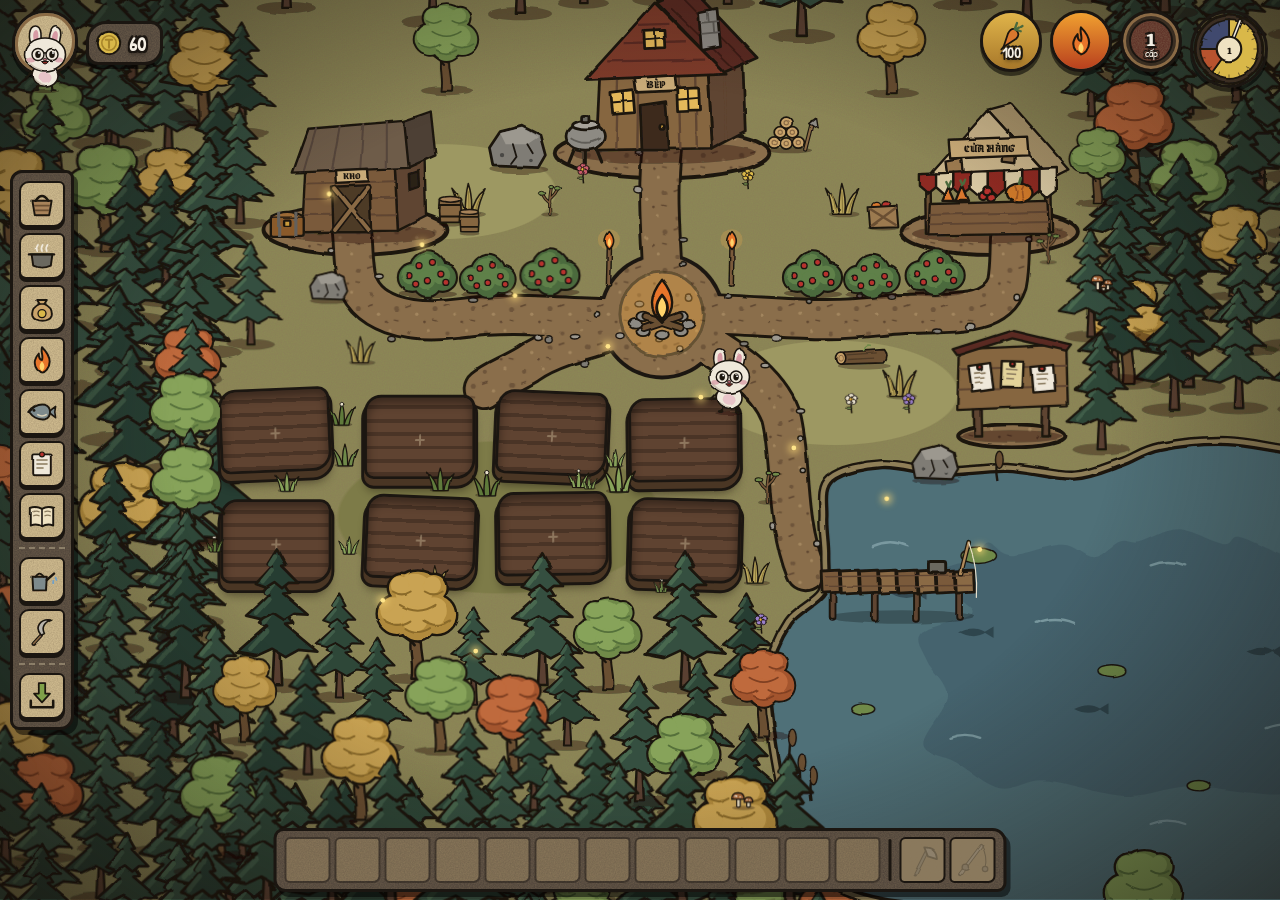
==== commit 3035b3ac: "Add files via upload" ====
--- a/index.html
+++ b/index.html
@@ -4,6 +4,11 @@
   <meta charset="utf-8">
   <meta name="viewport" content="width=device-width, initial-scale=1">
   <title>Vườn Thỏ Hồng</title>
+  <!-- cài thành app trên máy (Chrome/Edge) -->
+  <link rel="manifest" href="manifest.webmanifest">
+  <meta name="theme-color" content="#3b3129">
+  <link rel="icon" href="icon.svg" type="image/svg+xml">
+  <link rel="apple-touch-icon" href="icon-192.png">
   <link rel="stylesheet" href="style.css">
 </head>
 <body>
@@ -38,9 +43,13 @@
     <button class="tab" id="fertAll" aria-label="Bón phân cho các cây đang lớn" hidden>
       <span data-icon="fert"></span><b class="tab-n" id="fertN">0</b></button>
     <button class="tab" id="placeLand" aria-label="Đặt đất đã mua" hidden><span data-icon="land"></span></button>
+    <hr>
+    <button class="tab" id="installBtn" aria-label="Cài game thành app trên máy" hidden><span data-icon="install"></span></button>
+    <button class="tab" id="dlBtn" aria-label="Tải game về máy (chơi không cần mạng)"><span data-icon="download"></span></button>
   </nav>
   <div class="inv" id="inv"></div>
   <div id="speech"></div>
+  <div id="feed" aria-live="polite"></div>
 
   <div class="world-viewport">
     <div class="world" id="world">
@@ -92,6 +101,8 @@
       <div class="bunny" id="bunny"></div>
       </div>
       <div class="night" id="night"></div>
+      <button class="wolf" id="wolf" aria-label="Sói! Bấm để đánh đuổi" hidden>
+        <span class="wolf-body"></span><span class="wolf-eye"></span></button>
     </div>
   </div>
 
--- a/style.css
+++ b/style.css
@@ -133,6 +133,27 @@
   display: flex; flex-direction: column; align-items: center; gap: 2px;
   transform: translate(-50%, calc(-100% - 4px));
 }
+
+/* sói đêm: nằm trên lớp bóng tối, thân tự tối đi (--dim do game.js đặt) trừ khi đứng trong vùng sáng;
+   mắt luôn phát sáng nên nhìn thấy trong đêm */
+.wolf {
+  position: absolute; z-index: 96; width: 74px; height: 120px; padding: 0; border: none; background: none;
+  cursor: pointer; transform: translate(-50%, -100%);
+}
+.wolf[hidden] { display: none; }
+.wolf-body { display: block; width: 100%; height: 100%; }
+.wolf-body svg { display: block; width: 100%; height: 100%; overflow: visible; filter: url(#sketch) brightness(var(--dim, 1)); }
+.wolf.left .wolf-body svg { transform: scaleX(-1); }
+.wolf.walk .wolf-body { animation: trot .3s ease-in-out infinite alternate; }
+@keyframes trot { to { translate: 0 -3px; } }
+/* mắt phát sáng: chỉ hiện khi trời tối (--glow do game.js đặt theo độ tối) */
+.wolf-eye {
+  position: absolute; left: 72%; top: 20.5%; width: 5px; height: 4px; border-radius: 50%;
+  background: #ffe14a; box-shadow: 0 0 6px 3px rgba(255,220,80,.85); opacity: var(--glow, 0);
+}
+.wolf.left .wolf-eye { left: 22%; }
+.wolf.hurt .wolf-body { animation: hurt .35s ease; }
+@keyframes hurt { 25% { translate: -5px 0; filter: brightness(1.6) sepia(1) hue-rotate(-30deg) saturate(4); } 75% { translate: 5px 0; } }
 
 /* đêm tối: chỉ sáng quanh lửa trại, đuốc, cửa sổ bếp & quanh thỏ (vị trí đèn do game.js đặt) */
 .night {
@@ -601,6 +622,19 @@
   animation: toast 2.6s forwards;
 }
 @keyframes toast { 0% { opacity: 0; translate: 0 10px; } 10%,80% { opacity: 1; translate: 0 0; } 100% { opacity: 0; } }
+/* khung thông báo lặt vặt bên phải, dưới các đồng hồ */
+#feed {
+  position: fixed; top: 100px; right: 12px; z-index: 120; width: min(280px, 60vw); pointer-events: none;
+  display: flex; flex-direction: column; gap: 4px; align-items: flex-end;
+}
+.note {
+  max-width: 100%; padding: 4px 10px; font-size: .92rem; line-height: 1.25; color: #f4efe4;
+  background: var(--grain), rgba(43,33,24,.9); border: 2px solid var(--ink); border-radius: 8px 4px 9px 5px;
+  box-shadow: 2px 3px 0 rgba(0,0,0,.45); animation: note 4s forwards;
+}
+@keyframes note { 0% { opacity: 0; translate: 14px 0; } 8%, 85% { opacity: 1; translate: 0 0; } 100% { opacity: 0; } }
+/* thỏ đang đuổi sói: nhảy liên tục */
+.bunny.run svg { animation: hop .3s ease infinite; }
 
 @media (max-width: 600px) {
   .modal-box.wide { padding: 0 14px 14px; }
@@ -612,6 +646,7 @@
   .meter.level b { font-size: 1.2rem; }
   .hud-tr { gap: 4px; right: 6px; }
   .hud-tl { top: 70px; left: 6px; }
+  #feed { top: 130px; right: 6px; }
   .portrait { width: 50px; height: 50px; }
   .coins { font-size: 1rem; }
   .coins .coin-ico { width: 24px; height: 24px; }
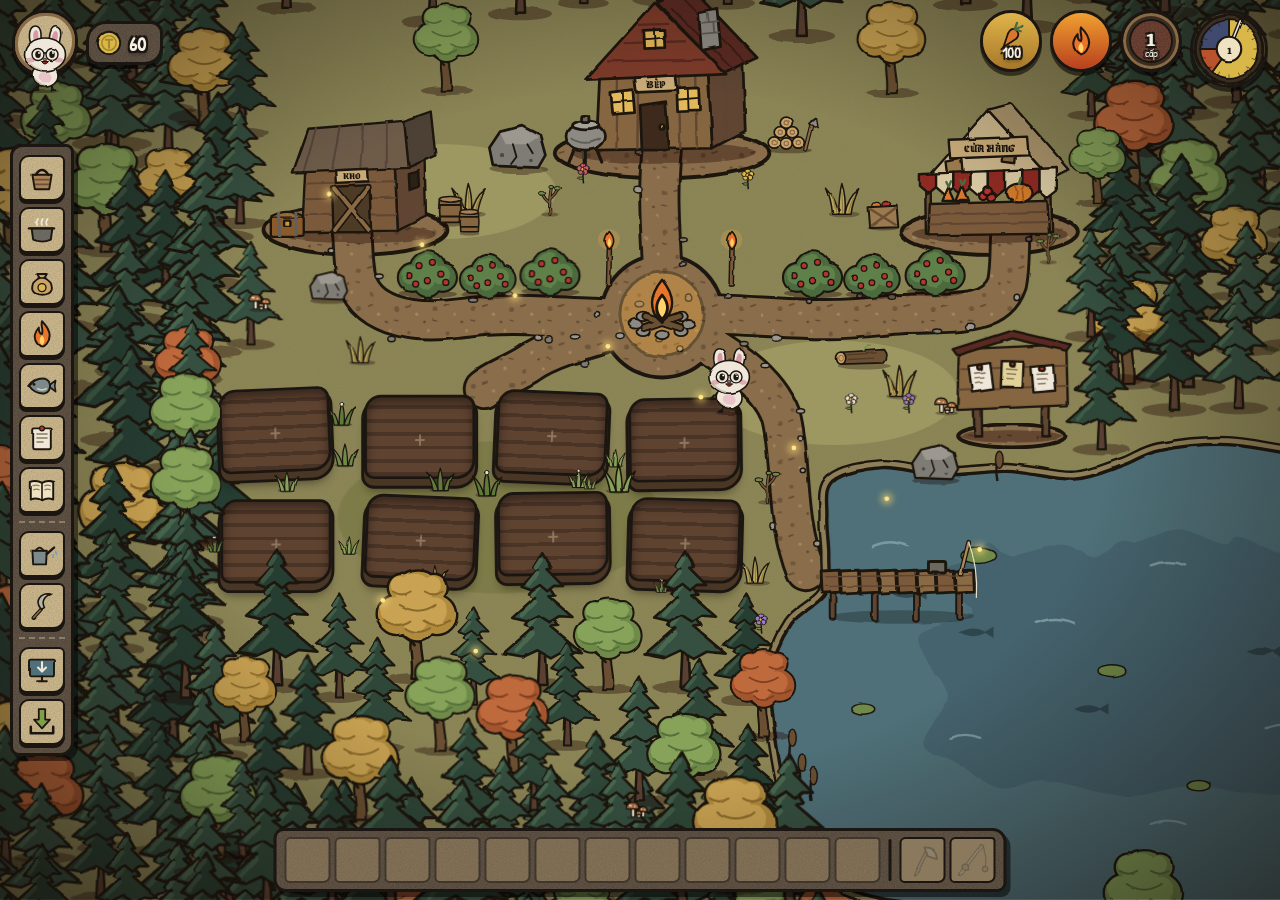
==== commit cc4c2ab1: "Add files via upload" ====
--- a/index.html
+++ b/index.html
@@ -44,8 +44,8 @@
       <span data-icon="fert"></span><b class="tab-n" id="fertN">0</b></button>
     <button class="tab" id="placeLand" aria-label="Đặt đất đã mua" hidden><span data-icon="land"></span></button>
     <hr>
-    <button class="tab" id="installBtn" aria-label="Cài game thành app trên máy" hidden><span data-icon="install"></span></button>
-    <button class="tab" id="dlBtn" aria-label="Tải game về máy (chơi không cần mạng)"><span data-icon="download"></span></button>
+    <button class="tab" id="installBtn" aria-label="Cài game thành app (có biểu tượng trên máy)"><span data-icon="install"></span></button>
+    <button class="tab" id="dlBtn" aria-label="Tải file game .html (chơi không cần mạng)"><span data-icon="download"></span></button>
   </nav>
   <div class="inv" id="inv"></div>
   <div id="speech"></div>
@@ -202,6 +202,21 @@
     </div>
   </div>
 
+  <div class="modal" id="installHelp" hidden>
+    <div class="modal-box">
+      <h3>🖥️ Cài game thành app</h3>
+      <p>Cài xong sẽ có biểu tượng <b>Vườn Thỏ Hồng</b> trên màn hình nền &amp; menu Start, mở như phần mềm, mất mạng vẫn chơi được.</p>
+      <ol class="install-steps">
+        <li><b>Chrome / Cốc Cốc:</b> bấm biểu tượng <b>cài đặt ⊕</b> (màn hình có mũi tên) ở cuối thanh địa chỉ —
+          hoặc menu <b>⋮</b> → <b>Truyền, lưu và chia sẻ</b> → <b>Cài đặt trang dưới dạng ứng dụng</b>.</li>
+        <li><b>Edge:</b> menu <b>⋯</b> → <b>Ứng dụng</b> → <b>Cài đặt trang web này dưới dạng ứng dụng</b>.</li>
+        <li>Bấm <b>Cài đặt</b>. Muốn ghim xuống thanh tác vụ: chuột phải vào biểu tượng app → <b>Ghim vào thanh tác vụ</b>.</li>
+      </ol>
+      <p class="hint">Không thấy mục cài? Bấm <b>Ctrl + F5</b> để tải lại trang rồi thử lại. Nếu đã cài rồi thì mở app từ menu Start.</p>
+      <button class="btn ghost" id="closeInstall">Đóng</button>
+    </div>
+  </div>
+
   <div class="modal" id="bookModal" hidden>
     <div class="book">
       <button class="close" id="closeBook" aria-label="Đóng sổ">✕</button>
--- a/style.css
+++ b/style.css
@@ -278,6 +278,9 @@
 }
 .custom.med { margin-top: 14px; }
 #deathModal { z-index: 130; }
+#installHelp { z-index: 140; }
+.install-steps { padding-left: 20px; line-height: 1.5; }
+.install-steps li { margin-bottom: 6px; }
 .modal-box.death .btn.ghost { margin-right: 8px; }
 
 /* ---------- Sổ những lần ra đi: cuốn sổ bìa da mở 2 trang ---------- */
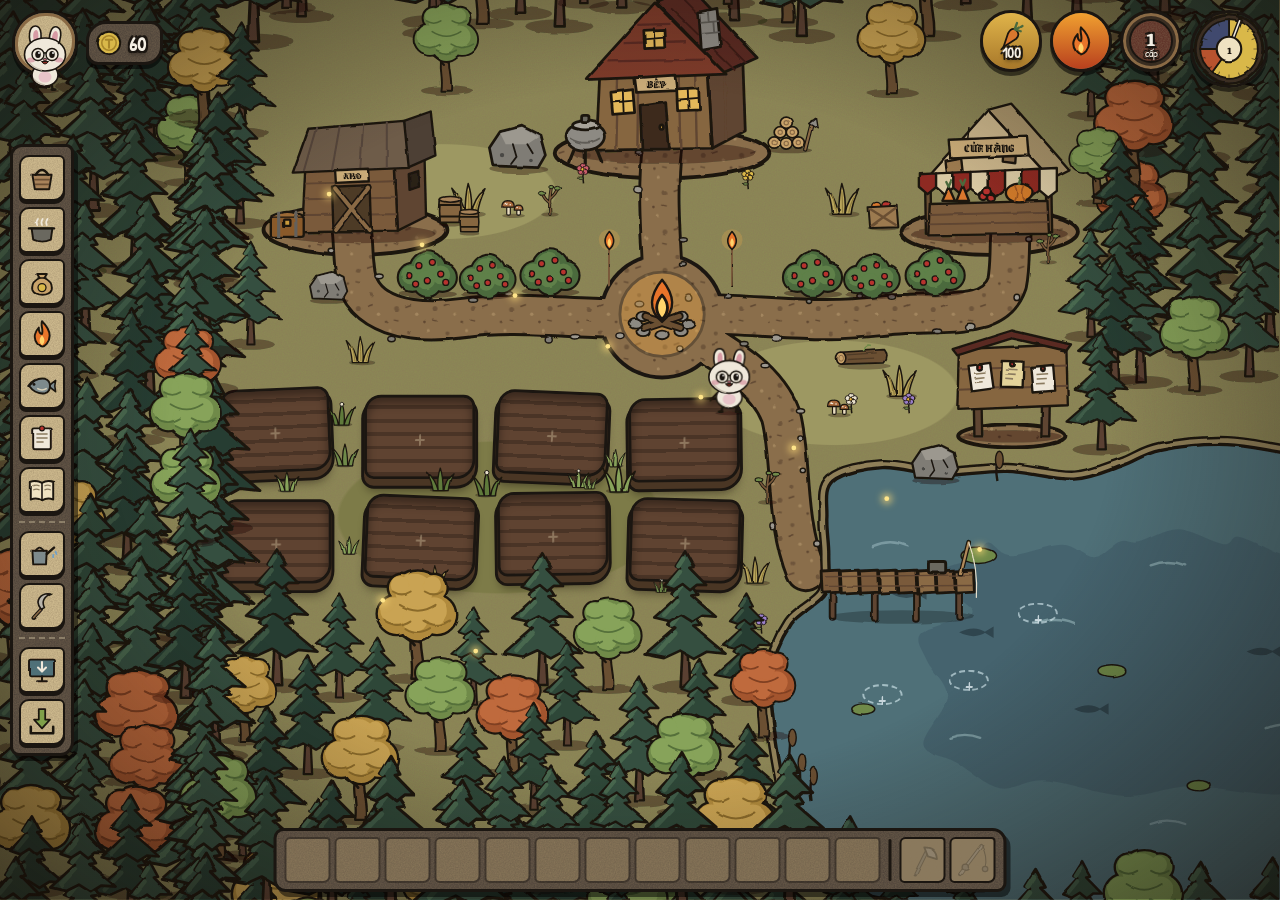
==== commit 9cdbede9: "Add files via upload" ====
--- a/index.html
+++ b/index.html
@@ -61,22 +61,25 @@
         <ellipse class="pad" cx="470" cy="220" rx="112" ry="26"/>
         <ellipse class="pad" cx="812" cy="302" rx="92" ry="24"/>
         <ellipse class="pad" cx="835" cy="515" rx="56" ry="12"/>
-        <!-- đường mòn uốn lượn: bếp, kho, cửa hàng, cầu câu, ruộng -->
+        <!-- đường mòn uốn lượn: bếp, kho, cửa hàng, cầu câu -->
         <path class="edge" d="M470 390 C474 340 462 280 470 214
           M470 390 C400 398 330 382 262 392 C206 400 156 388 150 346 C147 326 148 312 146 299
           M470 390 C540 382 616 400 696 390 C752 382 816 398 830 356 C834 336 832 318 834 299
-          M470 390 C516 420 576 446 594 494 C606 540 598 600 620 656
-          M470 390 C420 408 360 418 330 440 C310 452 296 456 284 466"/>
+          M470 390 C516 420 576 446 594 494 C606 540 598 600 620 656"/>
+        <!-- đường người chơi tự lát (game.js vẽ), cùng kiểu với đường mòn nên nối liền vào nhau -->
+        <path class="edge" id="roadEdge" d=""/>
         <circle class="plaza-edge" cx="470" cy="390" r="66"/>
         <path class="dirt" d="M470 390 C474 340 462 280 470 214
           M470 390 C400 398 330 382 262 392 C206 400 156 388 150 346 C147 326 148 312 146 299
           M470 390 C540 382 616 400 696 390 C752 382 816 398 830 356 C834 336 832 318 834 299
-          M470 390 C516 420 576 446 594 494 C606 540 598 600 620 656
-          M470 390 C420 408 360 418 330 440 C310 452 296 456 284 466"/>
+          M470 390 C516 420 576 446 594 494 C606 540 598 600 620 656"/>
+        <path class="dirt" id="roadDirt" d=""/>
         <circle class="plaza" cx="470" cy="390" r="62"/>
       </svg>
       <div id="decor"></div>
       <div id="wild"></div>
+      <div id="forage"></div>
+      <div id="lotus"></div>
 
       <button class="building small" id="b-storage" data-open="storage" title="Nhà kho" style="left:60px; top:150px">
         <span class="bsvg"></span></button>
@@ -100,6 +103,7 @@
       </div>
       <div class="bunny" id="bunny"></div>
       </div>
+      <div id="forestFront"></div>
       <div class="night" id="night"></div>
       <button class="wolf" id="wolf" aria-label="Sói! Bấm để đánh đuổi" hidden>
         <span class="wolf-body"></span><span class="wolf-eye"></span></button>
--- a/style.css
+++ b/style.css
@@ -137,7 +137,7 @@
 /* sói đêm: nằm trên lớp bóng tối, thân tự tối đi (--dim do game.js đặt) trừ khi đứng trong vùng sáng;
    mắt luôn phát sáng nên nhìn thấy trong đêm */
 .wolf {
-  position: absolute; z-index: 96; width: 74px; height: 120px; padding: 0; border: none; background: none;
+  position: absolute; z-index: 960; width: 74px; height: 120px; padding: 0; border: none; background: none;
   cursor: pointer; transform: translate(-50%, -100%);
 }
 .wolf[hidden] { display: none; }
@@ -157,7 +157,7 @@
 
 /* đêm tối: chỉ sáng quanh lửa trại, đuốc, cửa sổ bếp & quanh thỏ (vị trí đèn do game.js đặt) */
 .night {
-  position: absolute; inset: 0; z-index: 94; pointer-events: none; opacity: 0;
+  position: absolute; inset: 0; z-index: 900; pointer-events: none; opacity: 0;
   background: #060816; transition: opacity 1.2s;
   -webkit-mask-composite: source-in; mask-composite: intersect;
 }
@@ -201,9 +201,16 @@
   transform-origin: 0 0; overflow: hidden; isolation: isolate;
   background: var(--grain), #8b8954;
 }
-#forest { position: absolute; inset: 0; z-index: 1; pointer-events: none; }
+/* Thứ tự tầng trên bản đồ (khung .stage không tạo lớp riêng nên mọi thứ xếp chung một hệ):
+   3 mặt đất (đường, ao, đất trồng) < 4 rừng mở rộng < 5…~150 cây/nhà/đồ vật/thỏ xếp theo chân (footZ)
+   < 700 lá rơi, đom đóm < 800 cây rừng che thỏ < 900 màn đêm < 950 viền tối < 960 sói */
+#forest { position: absolute; inset: 0; z-index: 4; pointer-events: none; }
+/* rừng mở rộng đã vẽ sẵn thành ảnh */
+.forest-img { position: absolute; left: 0; top: 0; display: block; pointer-events: none; user-select: none; }
+/* cây rừng đứng trước thỏ (gần người xem hơn): vẽ đè lên thỏ khi thỏ đi trong rừng */
+#forestFront { position: absolute; inset: 0; z-index: 800; pointer-events: none; }
 .stage {
-  position: absolute; width: 960px; height: 960px; z-index: 2;
+  position: absolute; width: 960px; height: 960px;
   /* các mảng cỏ đậm nhạt */
   background:
     radial-gradient(ellipse 170px 80px at 300px 600px, #7d7b48 98%, transparent 100%),
@@ -213,7 +220,7 @@
 }
 /* viền tối quanh mép như ánh sáng chạng vạng */
 .world::after {
-  content: ''; position: absolute; inset: 0; z-index: 95; pointer-events: none;
+  content: ''; position: absolute; inset: 0; z-index: 950; pointer-events: none;
   background: radial-gradient(ellipse at 50% 48%, transparent 52%, rgba(20,12,6,.6) 100%);
 }
 .paths { position: absolute; left: 0; top: 0; width: 960px; height: 960px; z-index: 3; pointer-events: none; overflow: visible; }
@@ -231,6 +238,7 @@
 
 .decor { position: absolute; pointer-events: none; }
 .decor svg { width: 100%; height: auto; display: block; overflow: visible; filter: url(#sketch); }
+.decor svg.pre-sketched { filter: none; }   /* ao, đuốc: nét run gắn bên trong, phần chuyển động để ngoài */
 
 .building {
   position: absolute; width: 210px; height: 191px; padding: 0; border: none; background: none;
@@ -240,7 +248,7 @@
 .building:hover { transform: translateY(-5px) rotate(-1deg); filter: brightness(1.12); }
 .building:active { transform: translateY(-1px); }
 .building .bsvg, .building svg { display: block; width: 100%; height: 100%; overflow: visible; }
-.building svg { filter: url(#sketch); }
+.building svg { filter: none; }   /* nét run đã gắn bên trong hình (sketchStatic) */
 /* nét mực đậm cho các khối của ngôi nhà */
 .bsvg svg :is(polygon, rect, circle, ellipse, path):not([stroke]):not(.sh):not(.smoke *) {
   stroke: var(--ink); stroke-width: 3; stroke-linejoin: round;
@@ -357,7 +365,7 @@
 .fireglow { opacity: .22; animation: glowp 1.6s ease-in-out infinite; }
 @keyframes glowp { 50% { opacity: .34; } }
 .leaf {
-  position: absolute; top: -20px; width: 11px; height: 8px; z-index: 90; pointer-events: none;
+  position: absolute; top: -20px; width: 11px; height: 8px; z-index: 700; pointer-events: none;
   background: #b08a3c; border: 1.5px solid var(--ink); border-radius: 80% 0 80% 0;
   animation: fall 12s linear infinite;
 }
@@ -368,7 +376,7 @@
   100% { translate: -20px 900px; rotate: 440deg; opacity: 0; }
 }
 .firefly {
-  position: absolute; width: 5px; height: 5px; border-radius: 50%; z-index: 92; pointer-events: none;
+  position: absolute; width: 5px; height: 5px; border-radius: 50%; z-index: 710; pointer-events: none;
   background: #ffe58a; box-shadow: 0 0 8px 3px rgba(255,220,120,.7);
   animation: firefly 6s ease-in-out infinite;
 }
@@ -381,7 +389,7 @@
 
 /* ---------- Luống trồng (đất xới, đặt theo lưới trên bản đồ) ---------- */
 /* lớp phủ cả bản đồ, nằm sát mặt đất (trên đường đi, dưới cây cối & nhà) */
-.field { position: absolute; left: 0; top: 0; width: 960px; height: 960px; z-index: 4; pointer-events: none; }
+.field { position: absolute; left: 0; top: 0; width: 960px; height: 960px; z-index: 3; pointer-events: none; }
 .garden-wrap, .garden, #weeds, #placer { position: absolute; inset: 0; }
 /* mỗi ô = 1 mảnh đất xới, không rào; vị trí do cellRect() trong game.js đặt */
 .plot {
@@ -398,13 +406,13 @@
 .plot:active { transform: translateY(2px); }
 /* sắp chết khô: đất nhạt màu nứt nẻ, cây ủ rũ */
 .plot.thirsty { background: repeating-linear-gradient(0deg, #8a6a4a 0 4px, transparent 4px 14px), #a08058; }
-.plot.thirsty .plant svg { filter: url(#sketch) saturate(.55) brightness(.95); rotate: 4deg; transform-origin: 50% 90%; }
+.plot.thirsty .plant svg { filter: saturate(.55) brightness(.95); rotate: 4deg; transform-origin: 50% 90%; }
 .plot.thirsty .badge { animation: bounce .8s ease-in-out infinite; }
 /* chết khô: cây nâu héo gục xuống */
 .plot.dead { background: repeating-linear-gradient(0deg, #8a6a4a 0 4px, transparent 4px 14px), #9a7a52; }
-.plot.dead .plant svg { filter: url(#sketch) sepia(1) saturate(.5) brightness(.7); rotate: 12deg; transform-origin: 50% 90%; }
+.plot.dead .plant svg { filter: sepia(1) saturate(.5) brightness(.7); rotate: 12deg; transform-origin: 50% 90%; }
 /* đột biến: cây đổi màu lạ, phát sáng nhấp nháy */
-.plot.mutant .plant svg { filter: url(#sketch) hue-rotate(150deg) saturate(1.8) drop-shadow(0 0 5px #c8f070); animation: glowp 1.4s ease-in-out infinite; }
+.plot.mutant .plant svg { filter: hue-rotate(150deg) saturate(1.8) drop-shadow(0 0 5px #c8f070); animation: glowp 1.4s ease-in-out infinite; }
 .cico.mutant svg { filter: hue-rotate(150deg) saturate(1.8) drop-shadow(0 0 3px #c8f070); }
 .inv-slot .cico.mutant svg { filter: url(#sketch) hue-rotate(150deg) saturate(1.8) drop-shadow(0 0 3px #c8f070); }
 
@@ -412,7 +420,7 @@
 .bunny { transition: left .45s ease, top .45s ease, scale .6s ease; transform-origin: 50% 100%; }
 .bunny.morph-big { scale: 1.7; }
 .bunny.morph-small { scale: .5; }
-.morph-color svg { filter: url(#sketch) sepia(1) saturate(4) hue-rotate(var(--hue, 0deg)); }
+.morph-color svg { filter: sepia(1) saturate(4) hue-rotate(var(--hue, 0deg)); }
 .morph-ghost svg { opacity: .4; }
 .morph-flip > svg { rotate: 180deg; }
 
@@ -427,7 +435,7 @@
   width: 100%; height: 125%; display: grid; place-items: center;
   transform: translateY(-24%); transform-origin: 50% 100%;
 }
-.plot .plant svg { width: 100%; height: 100%; overflow: visible; filter: url(#sketch); }
+.plot .plant svg { width: 100%; height: 100%; overflow: visible; will-change: transform; }
 /* hiệu ứng mỗi lần cây lên giai đoạn mới */
 .plot .plant.grow svg { animation: grow .55s cubic-bezier(.3,1.6,.5,1); transform-origin: 50% 90%; }
 @keyframes grow { 0% { scale: .4 .2; } 60% { scale: 1.1 1.15; } 100% { scale: 1 1; } }
@@ -454,12 +462,12 @@
   display: none; position: absolute; left: 30%; top: 18%; width: 48%; z-index: 3; pointer-events: none;
   transform: rotateX(calc(var(--tilt) * -1)); transform-origin: 50% 100%;
 }
-.plot .bug svg { width: 100%; height: auto; overflow: visible; filter: url(#sketch); animation: crawl 1.4s ease-in-out infinite alternate; }
+.plot .bug svg { width: 100%; height: auto; overflow: visible; will-change: transform; animation: crawl 1.4s ease-in-out infinite alternate; }
 @keyframes crawl { from { translate: -14% 0; scale: 1 1; } 50% { scale: 1.12 .9; } to { translate: 14% -6%; scale: 1 1; } }
 .plot.has-bug .bug { display: block; }
 .plot.has-bug { border-color: #b8332e; animation: alarm 1s ease-in-out infinite; }
 @keyframes alarm { 50% { box-shadow: var(--frame), 0 7px 0 #4a3624, 0 7px 0 3px var(--ink), 0 0 0 6px rgba(184,51,46,.7); } }
-.plot.has-bug .plant svg { filter: url(#sketch) saturate(.6) brightness(.85); }
+.plot.has-bug .plant svg { filter: saturate(.6) brightness(.85); }
 /* bị trộm: ô đất lóe tối */
 .plot.stolen { animation: stolen 1.2s ease-out; }
 @keyframes stolen { 0% { filter: brightness(.3); } 100% { filter: none; } }
@@ -486,12 +494,12 @@
 .hand-torch .fireglow { opacity: .35; }
 .bunny.hop svg { animation: hop .45s ease var(--hops, 1); }
 @keyframes hop { 0%,100% { translate: 0 0; } 50% { translate: 0 -24px; } }
-.bunny svg, .portrait svg, .chef svg { width: 100%; height: 100%; overflow: visible; filter: url(#sketch); }
+.bunny svg, .portrait svg, .chef svg { width: 100%; height: 100%; overflow: visible; will-change: transform; }
 .bunny svg { animation: breathe 2.4s ease-in-out infinite; }
 @keyframes breathe { 50% { scale: 1.03 .97; } }
 .blink { transform-box: fill-box; transform-origin: center; animation: blink 4s infinite; }
 @keyframes blink { 0%, 92%, 100% { transform: scaleY(1); } 95% { transform: scaleY(.1); } }
-.stomach svg { filter: url(#sketch) hue-rotate(70deg) saturate(.7); }
+.stomach svg { filter: hue-rotate(70deg) saturate(.7); }
 .stomach::after { content: '🤢'; position: absolute; top: -6px; right: -10px; font-size: 1.4rem; }
 /* trúng độc: đầu & tai thỏ xanh dần theo mức bệnh */
 .fur { transition: fill .6s; }
@@ -658,3 +666,34 @@
   .inv-slot { width: 38px; height: 38px; }
   .inv-slot .cico, .inv-slot > span { width: 28px; height: 28px; }
 }
+
+/* ---------- Ao sen ---------- */
+.lotus {
+  position: absolute; width: 62px; height: 62px; translate: -50% -50%; z-index: 15;
+  padding: 0; border: none; background: none; cursor: pointer; display: grid; place-items: center;
+  transition: scale .15s;
+}
+.lotus:hover { scale: 1.12; }
+.lotus svg { width: 100%; height: 100%; overflow: visible; will-change: transform; }
+.lotus.grow svg { animation: grow .55s cubic-bezier(.3,1.6,.5,1); transform-origin: 50% 80%; }
+.lotus.ripe svg { animation: lotusbob 2s ease-in-out infinite; }
+@keyframes lotusbob { 0%,100% { translate: 0 0; } 50% { translate: 0 -3px; } }
+.lotus-empty {
+  width: 42px; height: 22px; display: grid; place-items: center; font-size: 1.2rem; color: rgba(230,240,245,.8);
+  border: 2px dashed rgba(220,240,245,.6); border-radius: 50%;
+}
+/* thỏ lội xuống ao: chìm nửa người, bơi nhấp nhô, gợn nước quanh người */
+.bunny.swim svg { clip-path: inset(0 0 42% 0); translate: 0 30%; animation: swim 1.3s ease-in-out infinite; }
+@keyframes swim { 0%,100% { translate: 0 30%; rotate: -4deg; } 50% { translate: 0 35%; rotate: 4deg; } }
+.bunny.swim::before {
+  content: ''; position: absolute; left: -18%; right: -18%; top: 78%; height: 16px; pointer-events: none;
+  border: 2.5px solid rgba(220,240,245,.8); border-radius: 50%;
+  animation: ripple 1.6s ease-out infinite;
+}
+@keyframes ripple { from { scale: .7; opacity: 1; } to { scale: 1.35; opacity: 0; } }
+.bunny.swim .hand-torch { display: none; }
+
+/* ---------- Đồ hái lượm (bụi quả, hoa, cỏ, cây non, tảng đá, khúc gỗ) ---------- */
+.forage { position: absolute; padding: 0; border: none; background: none; cursor: pointer; }
+.forage svg { display: block; width: 100%; height: auto; overflow: visible; filter: url(#sketch); }
+.forage:hover svg { filter: url(#sketch) brightness(1.2); }
